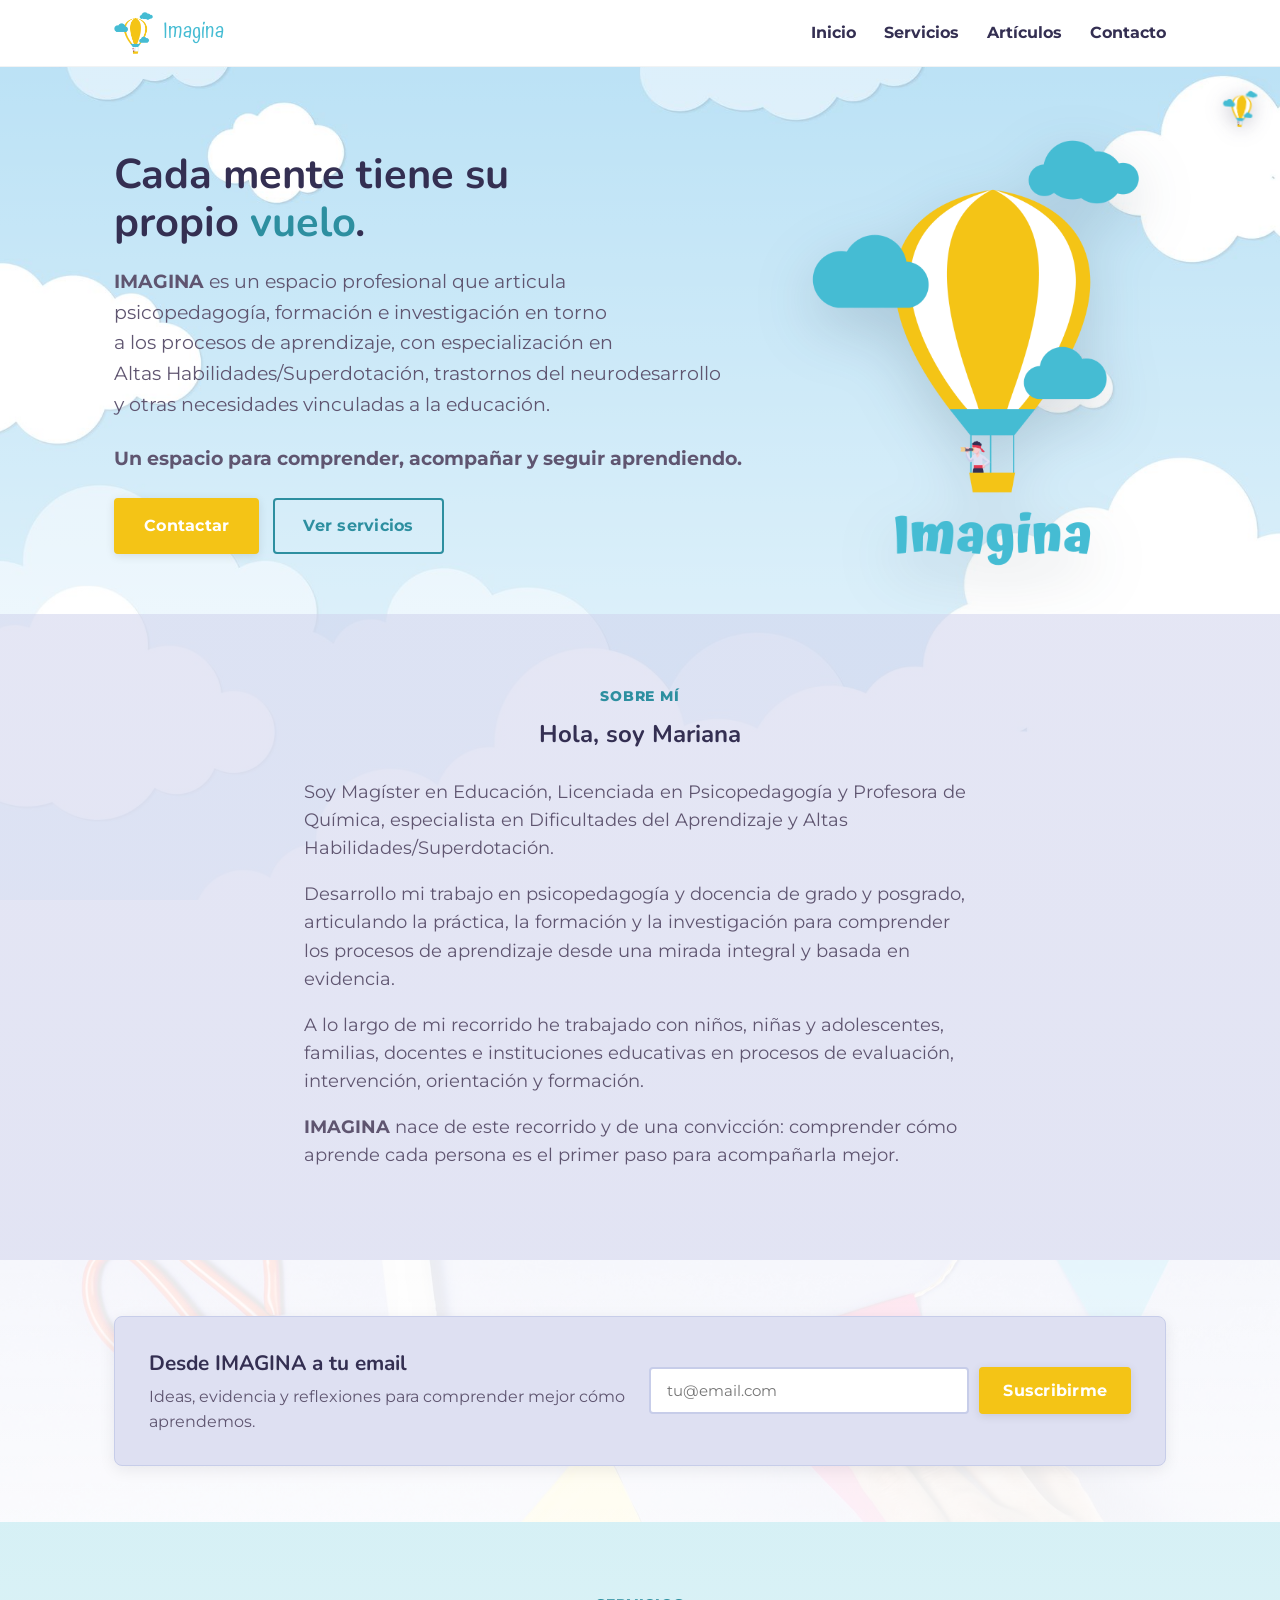
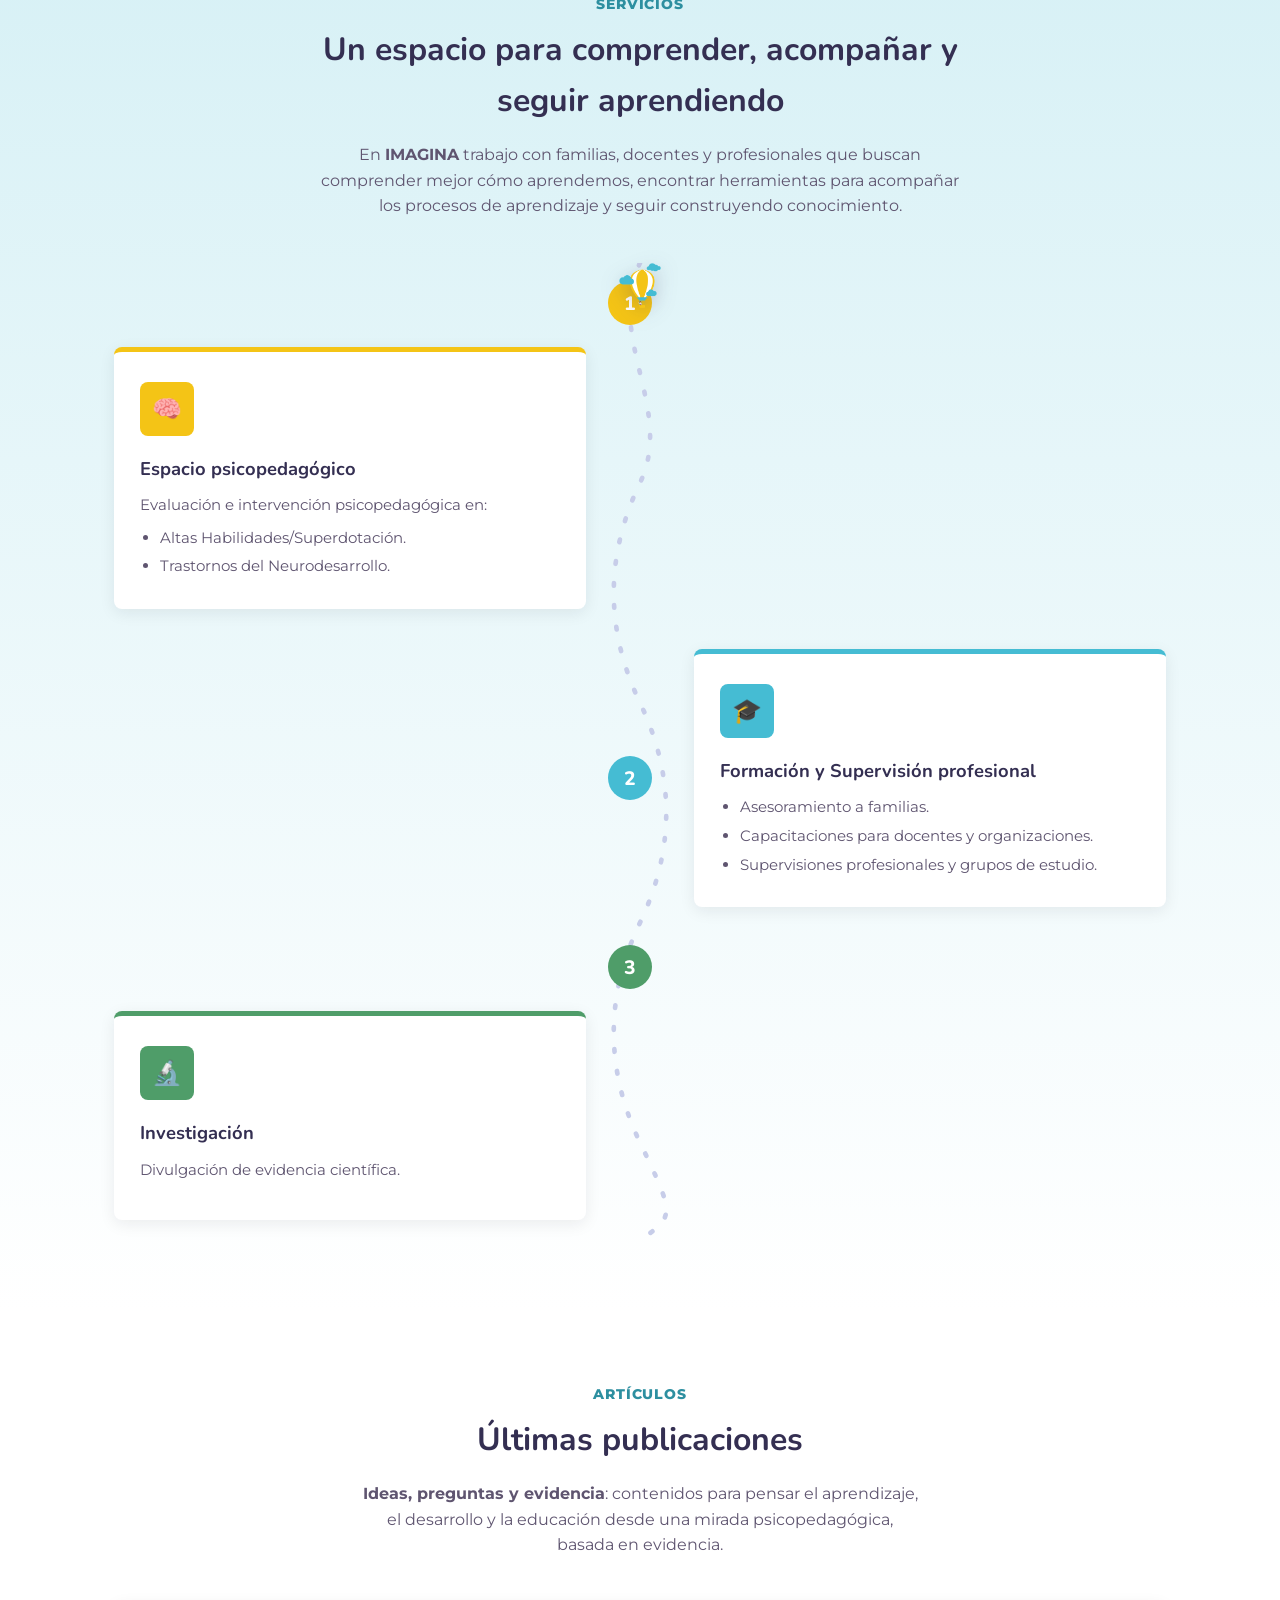
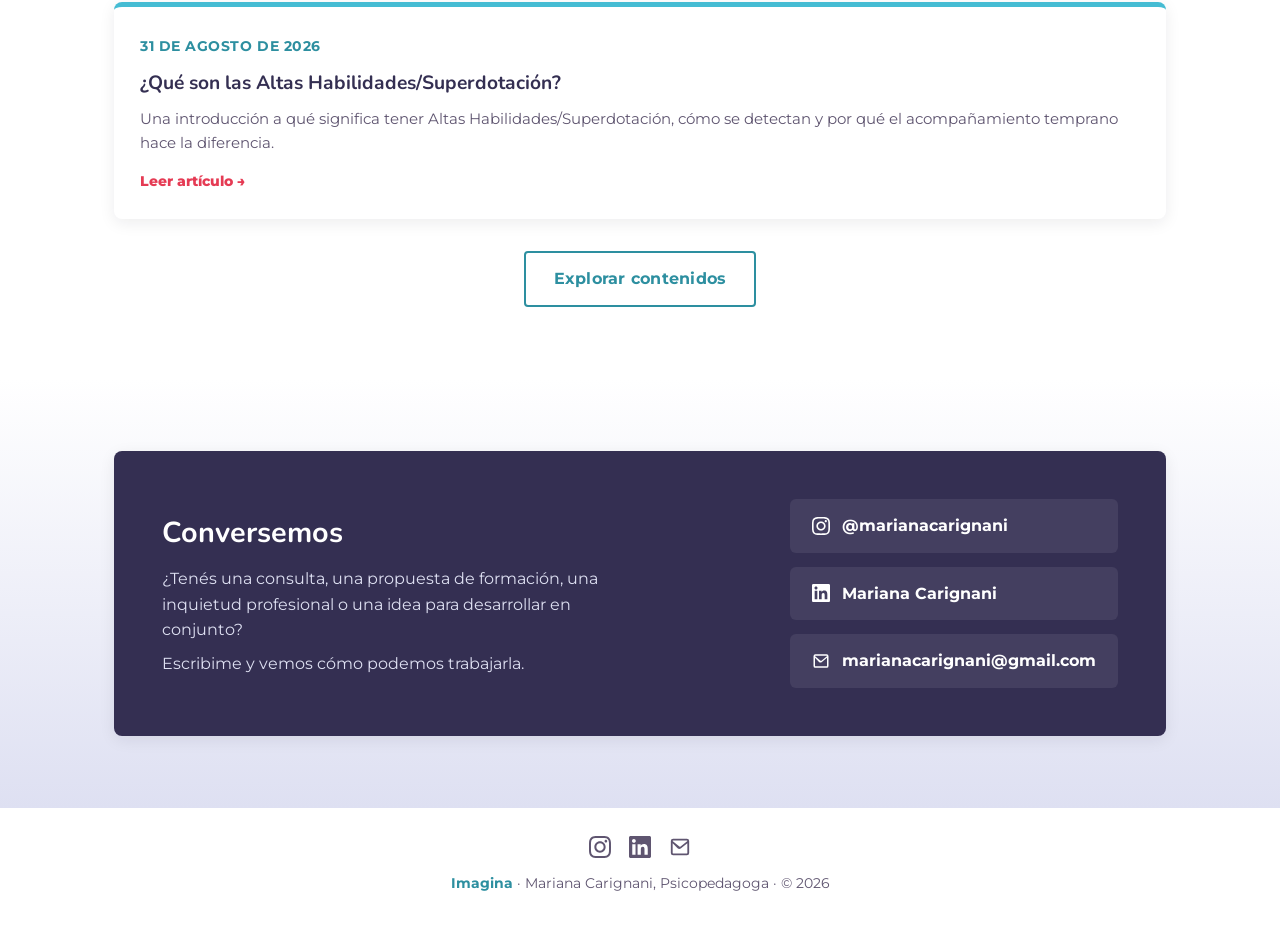
==== index.html @ 513d5ed8 "Configurar usuario real de Buttondown en los formularios de suscripción Reemplaza el placeholder "im" ====
<!DOCTYPE html>
<html lang="es">
<head>
<meta charset="UTF-8" />
<meta name="viewport" content="width=device-width, initial-scale=1.0" />
<title>Imagina | Mariana Carignani - Psicopedagoga</title>
<meta name="description" content="Mariana Carignani, psicopedagoga especializada en Altas Habilidades/Superdotación e inclusión educativa. Evaluación, asesoramiento a familias y docentes, capacitación y supervisión profesional." />
<link rel="icon" type="image/png" href="images/imagina_logo2.png" />
<link rel="alternate" type="application/rss+xml" title="Imagina - Artículos" href="rss.xml" />
<link rel="preconnect" href="https://fonts.googleapis.com" />
<link rel="preconnect" href="https://fonts.gstatic.com" crossorigin />
<link href="https://fonts.googleapis.com/css2?family=Atma:wght@700&family=Montserrat:wght@400;500;600;700&family=Nunito:wght@600;700;800&display=swap" rel="stylesheet" />
<link rel="stylesheet" href="style.css" />
</head>
<body>

<div class="scroll-balloon" id="scrollBalloon" aria-hidden="true">
  <img src="images/imagina_balloon_clouds_icon.png" alt="" />
</div>

<header>
  <nav class="nav">
    <a href="#" class="nav-brand">
      <img src="images/imagina_balloon_clouds_icon.png" alt="Imagina" />
      Imagina
    </a>
    <button class="nav-toggle" id="navToggle" aria-label="Abrir menú">&#9776;</button>
    <ul class="nav-links" id="navLinks">
      <li><a href="#inicio">Inicio</a></li>
      <li><a href="#servicios">Servicios</a></li>
      <li><a href="articulos.html">Artículos</a></li>
      <li><a href="#contacto">Contacto</a></li>
    </ul>
  </nav>
</header>

<main>
  <section class="hero" id="inicio">
    <div class="container">
      <div class="hero-text">
        <h1>Cada mente tiene su propio&nbsp;<span>vuelo</span>.</h1>
        <p>
          <strong>IMAGINA</strong> es un espacio profesional que articula<br />
          psicopedagogía, formación e investigación en torno<br />
          a los procesos de aprendizaje, con especialización en<br />
          Altas Habilidades/Superdotación, trastornos del neurodesarrollo<br />
          y otras necesidades vinculadas a la educación.
        </p>
        <p>
          <strong>Un espacio para comprender, acompañar y seguir aprendiendo.</strong>
        </p>
        <div class="hero-actions">
          <a href="#contacto" class="btn btn-primary">Contactar</a>
          <a href="#servicios" class="btn btn-secondary">Ver servicios</a>
        </div>
      </div>
      <div class="hero-image">
        <img src="images/imagina_logo.png" alt="Ilustración de globo aerostático Imagina" />
      </div>
    </div>
  </section>

  <section class="about" id="sobre-mi">
    <div class="container container-narrow about-text">
      <span class="section-eyebrow">Sobre mí</span>
      <h2>Hola, soy Mariana</h2>
      <p class="lead">
        Soy Magíster en Educación, Licenciada en Psicopedagogía y Profesora de
        Química, especialista en Dificultades del Aprendizaje y Altas
        Habilidades/Superdotación.
      </p>
      <p class="lead">
        Desarrollo mi trabajo en psicopedagogía y docencia de grado y posgrado,
        articulando la práctica, la formación y la investigación para
        comprender los procesos de aprendizaje desde una mirada integral y
        basada en evidencia.
      </p>
      <p class="lead">
        A lo largo de mi recorrido he trabajado con niños, niñas y
        adolescentes, familias, docentes e instituciones educativas en
        procesos de evaluación, intervención, orientación y formación.
      </p>
      <p class="lead">
        <strong>IMAGINA</strong> nace de este recorrido y de una convicción: comprender cómo
        aprende cada persona es el primer paso para acompañarla mejor.
      </p>
    </div>
  </section>

  <section class="subscribe" id="newsletter">
    <div class="container">
      <div class="subscribe-card">
        <div>
          <h2>Desde IMAGINA a tu email</h2>
          <p>Ideas, evidencia y reflexiones para comprender mejor cómo aprendemos.</p>
        </div>
        <form
          action="https://buttondown.com/api/emails/embed-subscribe/imagina.uy"
          method="post"
          target="popupwindow"
          onsubmit="window.open('https://buttondown.com/imagina.uy', 'popupwindow')"
          class="subscribe-form"
        >
          <input type="email" name="email" id="bd-email-home" placeholder="tu@email.com" required />
          <input type="hidden" value="1" name="embed" />
          <button type="submit" class="btn btn-primary">Suscribirme</button>
        </form>
      </div>
    </div>
  </section>

  <section class="services" id="servicios">
    <div class="container">
      <div class="section-header">
        <span class="section-eyebrow">Servicios</span>
        <h2>Un espacio para comprender, acompañar y seguir aprendiendo</h2>
        <p>
          En <strong>IMAGINA</strong> trabajo con familias, docentes y profesionales que buscan
          comprender mejor cómo aprendemos, encontrar herramientas para
          acompañar los procesos de aprendizaje y seguir construyendo
          conocimiento.
        </p>
      </div>
      <div class="services-map" id="servicesMap">
        <div class="map-line" aria-hidden="true">
          <svg viewBox="0 0 60 800" preserveAspectRatio="none">
            <path d="M30,0 C0,60 60,120 30,180 S0,300 30,360 S60,480 30,540 S0,660 30,720 S60,780 30,800" />
          </svg>
        </div>
        <div class="map-balloon" id="mapBalloon" aria-hidden="true">
          <img src="images/imagina_balloon_clouds_icon.png" alt="" />
        </div>

        <div class="map-stop" style="--marker-color: var(--yellow)">
          <div class="map-marker">1</div>
          <div class="service-card">
            <div class="service-icon">🧠</div>
            <h3>Espacio psicopedagógico</h3>
            <p>Evaluación e intervención psicopedagógica en:</p>
            <ul>
              <li>Altas Habilidades/Superdotación.</li>
              <li>Trastornos del Neurodesarrollo.</li>
            </ul>
          </div>
        </div>

        <div class="map-stop" style="--marker-color: var(--teal)">
          <div class="map-marker">2</div>
          <div class="service-card">
            <div class="service-icon">🎓</div>
            <h3>Formación y Supervisión profesional</h3>
            <ul>
              <li>Asesoramiento a familias.</li>
              <li>Capacitaciones para docentes y organizaciones.</li>
              <li>Supervisiones profesionales y grupos de estudio.</li>
            </ul>
          </div>
        </div>

        <div class="map-stop" style="--marker-color: var(--green)">
          <div class="map-marker">3</div>
          <div class="service-card">
            <div class="service-icon">🔬</div>
            <h3>Investigación</h3>
            <p>Divulgación de evidencia científica.</p>
          </div>
        </div>
      </div>
    </div>
  </section>

  <section class="articles-preview" id="articulos">
    <div class="container">
      <div class="section-header">
        <span class="section-eyebrow">Artículos</span>
        <h2>Últimas publicaciones</h2>
        <p><strong>Ideas, preguntas y evidencia</strong>: contenidos para pensar el aprendizaje,<br />
          el desarrollo y la educación desde una mirada psicopedagógica,<br />
          basada en evidencia.</p>
      </div>
      <div class="articles-grid" id="homeArticlesGrid"></div>
      <div class="articles-preview-cta">
        <a href="articulos.html" class="btn btn-secondary">Explorar contenidos</a>
      </div>
    </div>
  </section>

  <section class="contact" id="contacto">
    <div class="container">
      <div class="contact-card">
        <div>
          <h2>Conversemos</h2>
          <p>¿Tenés una consulta, una propuesta de formación, una inquietud profesional o una idea para desarrollar en conjunto?</p>
          <p>Escribime y vemos cómo podemos trabajarla.</p>
        </div>
        <div class="contact-links">
          <a class="contact-link" href="https://instagram.com/marianacarignani" target="_blank" rel="noopener noreferrer">
            <span class="icon"><svg viewBox="0 0 24 24" width="18" height="18" fill="currentColor" aria-hidden="true"><path d="M12 2.163c3.204 0 3.584.012 4.85.07 3.252.148 4.771 1.691 4.919 4.919.058 1.265.069 1.645.069 4.849 0 3.205-.012 3.584-.069 4.849-.149 3.225-1.664 4.771-4.919 4.919-1.266.058-1.644.07-4.85.07-3.204 0-3.584-.012-4.849-.07-3.26-.149-4.771-1.699-4.919-4.92-.058-1.265-.07-1.644-.07-4.849 0-3.204.013-3.583.07-4.849.149-3.227 1.664-4.771 4.919-4.919 1.266-.057 1.645-.069 4.849-.069zm0-2.163c-3.259 0-3.667.014-4.947.072-4.358.2-6.78 2.618-6.98 6.98-.059 1.281-.073 1.689-.073 4.948 0 3.259.014 3.668.072 4.948.2 4.358 2.618 6.78 6.98 6.98 1.281.058 1.689.072 4.948.072 3.259 0 3.668-.014 4.948-.072 4.354-.2 6.782-2.618 6.979-6.98.059-1.28.073-1.689.073-4.948 0-3.259-.014-3.667-.072-4.947-.196-4.354-2.617-6.78-6.979-6.98-1.281-.059-1.69-.073-4.949-.073zm0 5.838c-3.403 0-6.162 2.759-6.162 6.162s2.759 6.163 6.162 6.163 6.162-2.759 6.162-6.163c0-3.403-2.759-6.162-6.162-6.162zm0 10.162c-2.209 0-4-1.79-4-4 0-2.209 1.791-4 4-4s4 1.791 4 4c0 2.21-1.791 4-4 4zm6.406-11.845c-.796 0-1.441.645-1.441 1.44s.645 1.44 1.441 1.44c.795 0 1.439-.645 1.439-1.44s-.644-1.44-1.439-1.44z"/></svg></span> @marianacarignani
          </a>
          <a class="contact-link" href="https://uy.linkedin.com/in/mariana-carignani-casanova-6621159a" target="_blank" rel="noopener noreferrer">
            <span class="icon"><svg viewBox="0 0 24 24" width="18" height="18" fill="currentColor" aria-hidden="true"><path d="M20.447 20.452h-3.554v-5.569c0-1.328-.027-3.037-1.852-3.037-1.853 0-2.136 1.445-2.136 2.939v5.667H9.351V9h3.414v1.561h.046c.477-.9 1.637-1.85 3.37-1.85 3.601 0 4.267 2.37 4.267 5.455v6.286zM5.337 7.433c-1.144 0-2.063-.926-2.063-2.065 0-1.138.92-2.063 2.063-2.063 1.14 0 2.064.925 2.064 2.063 0 1.139-.925 2.065-2.064 2.065zm1.782 13.019H3.555V9h3.564v11.452zM22.225 0H1.771C.792 0 0 .774 0 1.729v20.542C0 23.227.792 24 1.771 24h20.451C23.2 24 24 23.227 24 22.271V1.729C24 .774 23.2 0 22.222 0h.003z"/></svg></span> Mariana Carignani
          </a>
          <a class="contact-link" href="mailto:marianacarignani@gmail.com">
            <span class="icon"><svg viewBox="0 0 24 24" width="18" height="18" fill="currentColor" aria-hidden="true"><path d="M2 5.5A2.5 2.5 0 0 1 4.5 3h15A2.5 2.5 0 0 1 22 5.5v13a2.5 2.5 0 0 1-2.5 2.5h-15A2.5 2.5 0 0 1 2 18.5v-13zm2.2.3 7.15 5.72a1 1 0 0 0 1.3 0L19.8 5.8a.5.5 0 0 0-.3-.8H4.5a.5.5 0 0 0-.3.8zM20 7.8l-6.85 5.48a3 3 0 0 1-3.8 0L4 7.8V18.5c0 .28.22.5.5.5h15a.5.5 0 0 0 .5-.5V7.8z"/></svg></span> marianacarignani@gmail.com
          </a>
        </div>
      </div>
    </div>
  </section>
</main>

<footer>
  <div class="footer-social">
    <a href="https://instagram.com/marianacarignani" target="_blank" rel="noopener noreferrer" aria-label="Instagram">
      <svg viewBox="0 0 24 24" width="22" height="22" fill="currentColor" aria-hidden="true"><path d="M12 2.163c3.204 0 3.584.012 4.85.07 3.252.148 4.771 1.691 4.919 4.919.058 1.265.069 1.645.069 4.849 0 3.205-.012 3.584-.069 4.849-.149 3.225-1.664 4.771-4.919 4.919-1.266.058-1.644.07-4.85.07-3.204 0-3.584-.012-4.849-.07-3.26-.149-4.771-1.699-4.919-4.92-.058-1.265-.07-1.644-.07-4.849 0-3.204.013-3.583.07-4.849.149-3.227 1.664-4.771 4.919-4.919 1.266-.057 1.645-.069 4.849-.069zm0-2.163c-3.259 0-3.667.014-4.947.072-4.358.2-6.78 2.618-6.98 6.98-.059 1.281-.073 1.689-.073 4.948 0 3.259.014 3.668.072 4.948.2 4.358 2.618 6.78 6.98 6.98 1.281.058 1.689.072 4.948.072 3.259 0 3.668-.014 4.948-.072 4.354-.2 6.782-2.618 6.979-6.98.059-1.28.073-1.689.073-4.948 0-3.259-.014-3.667-.072-4.947-.196-4.354-2.617-6.78-6.979-6.98-1.281-.059-1.69-.073-4.949-.073zm0 5.838c-3.403 0-6.162 2.759-6.162 6.162s2.759 6.163 6.162 6.163 6.162-2.759 6.162-6.163c0-3.403-2.759-6.162-6.162-6.162zm0 10.162c-2.209 0-4-1.79-4-4 0-2.209 1.791-4 4-4s4 1.791 4 4c0 2.21-1.791 4-4 4zm6.406-11.845c-.796 0-1.441.645-1.441 1.44s.645 1.44 1.441 1.44c.795 0 1.439-.645 1.439-1.44s-.644-1.44-1.439-1.44z"/></svg>
    </a>
    <a href="https://uy.linkedin.com/in/mariana-carignani-casanova-6621159a" target="_blank" rel="noopener noreferrer" aria-label="LinkedIn">
      <svg viewBox="0 0 24 24" width="22" height="22" fill="currentColor" aria-hidden="true"><path d="M20.447 20.452h-3.554v-5.569c0-1.328-.027-3.037-1.852-3.037-1.853 0-2.136 1.445-2.136 2.939v5.667H9.351V9h3.414v1.561h.046c.477-.9 1.637-1.85 3.37-1.85 3.601 0 4.267 2.37 4.267 5.455v6.286zM5.337 7.433c-1.144 0-2.063-.926-2.063-2.065 0-1.138.92-2.063 2.063-2.063 1.14 0 2.064.925 2.064 2.063 0 1.139-.925 2.065-2.064 2.065zm1.782 13.019H3.555V9h3.564v11.452zM22.225 0H1.771C.792 0 0 .774 0 1.729v20.542C0 23.227.792 24 1.771 24h20.451C23.2 24 24 23.227 24 22.271V1.729C24 .774 23.2 0 22.222 0h.003z"/></svg>
    </a>
    <a href="mailto:marianacarignani@gmail.com" aria-label="Email">
      <svg viewBox="0 0 24 24" width="22" height="22" fill="currentColor" aria-hidden="true"><path d="M2 5.5A2.5 2.5 0 0 1 4.5 3h15A2.5 2.5 0 0 1 22 5.5v13a2.5 2.5 0 0 1-2.5 2.5h-15A2.5 2.5 0 0 1 2 18.5v-13zm2.2.3 7.15 5.72a1 1 0 0 0 1.3 0L19.8 5.8a.5.5 0 0 0-.3-.8H4.5a.5.5 0 0 0-.3.8zM20 7.8l-6.85 5.48a3 3 0 0 1-3.8 0L4 7.8V18.5c0 .28.22.5.5.5h15a.5.5 0 0 0 .5-.5V7.8z"/></svg>
    </a>
  </div>
  <p><strong>Imagina</strong> · Mariana Carignani, Psicopedagoga · &copy; <span id="year"></span></p>
</footer>

<script src="script.js"></script>
<script src="services-map.js"></script>
<script src="articles.js"></script>
<script>renderArticlesPreview(3);</script>
</body>
</html>
---- style.css ----
:root {
  /* Paleta oficial del logo de Imagina. */
  --yellow: #f4c416;
  --yellow-dark: #e0a800;
  --teal: #45bcd3;
  --teal-dark: #2d8fa0;
  --navy: #342f52;
  --coral: #e53b54;
  --lavender: #dee0f2;
  --lavender-dark: #c7cde9;
  --sand: #f2cc8d;
  --orange-muted: #c9793d;
  --green: #4f9d69;
  --pink: #eab4ba;
  --pink-light: #f8cbcf;
  --muted: #5f5570;
  --cream: #ffffff;
  --ink: #2b2b2b;
  --radius: 8px;
  --shadow: 0 4px 16px rgba(22, 30, 42, 0.08);
}

* {
  box-sizing: border-box;
}

html {
  scroll-behavior: smooth;
}

body {
  margin: 0;
  font-family: "Montserrat", "Segoe UI", sans-serif;
  color: var(--ink);
  background: var(--cream);
  line-height: 1.6;
}

h1, h2, h3 {
  font-family: "Nunito", "Montserrat", sans-serif;
  font-weight: 700;
  color: var(--navy);
  margin: 0;
}

a {
  text-decoration: none;
  color: inherit;
}

img {
  max-width: 100%;
  display: block;
}

.container {
  max-width: 1100px;
  margin: 0 auto;
  padding: 0 24px;
}

/* Header */
header {
  position: sticky;
  top: 0;
  z-index: 10;
  background: rgba(255, 255, 255, 0.92);
  backdrop-filter: blur(6px);
  border-bottom: 1px solid rgba(31, 58, 77, 0.06);
}

.nav {
  display: flex;
  align-items: center;
  justify-content: space-between;
  padding: 12px 24px;
  max-width: 1100px;
  margin: 0 auto;
}

.nav-brand {
  display: flex;
  align-items: center;
  gap: 10px;
  font-family: "Atma", sans-serif;
  font-size: 1.3rem;
  color: var(--teal);
}

.nav-brand img {
  height: 42px;
  width: auto;
}

.nav-links {
  display: flex;
  gap: 28px;
  list-style: none;
  margin: 0;
  padding: 0;
  font-weight: 700;
}

.nav-links a {
  color: var(--navy);
  transition: color 0.2s ease;
}

.nav-links a:hover {
  color: var(--teal-dark);
}

/* Hero */
.hero {
  position: relative;
  overflow: hidden;
  padding: 64px 0 40px;
  background:
    linear-gradient(180deg, rgba(255, 255, 255, 0.15) 0%, rgba(255, 255, 255, 0.55) 100%),
    url("images/cielo-hero-index.jpg") center / cover no-repeat;
  background-attachment: scroll, fixed;
}

.hero .container {
  display: grid;
  grid-template-columns: 1.25fr 0.75fr;
  gap: 40px;
  align-items: center;
}

.hero-eyebrow {
  display: inline-block;
  background: var(--teal);
  color: white;
  font-weight: 700;
  font-size: 0.85rem;
  letter-spacing: 0.04em;
  text-transform: uppercase;
  padding: 6px 14px;
  border-radius: 4px;
  margin-bottom: 16px;
}

.hero h1 {
  font-size: 2.6rem;
  line-height: 1.15;
  margin-bottom: 14px;
}

.hero h1 span {
  color: var(--teal-dark);
}

.hero p {
  font-size: 1.2rem;
  color: var(--muted);
  max-width: 58ch;
  margin-bottom: 24px;
}

.hero-credentials {
  list-style: none;
  padding: 0;
  margin: 0 0 28px;
  display: flex;
  flex-direction: column;
  gap: 8px;
}

.hero-credentials li {
  display: flex;
  align-items: flex-start;
  gap: 10px;
  font-weight: 600;
  color: var(--navy);
}

.hero-credentials li::before {
  content: "";
  min-width: 8px;
  height: 8px;
  border-radius: 50%;
  background: var(--yellow);
  margin-top: 8px;
}

.hero-actions {
  display: flex;
  gap: 14px;
  flex-wrap: wrap;
}

.btn {
  display: inline-flex;
  align-items: center;
  gap: 8px;
  padding: 13px 28px;
  border-radius: 4px;
  font-weight: 700;
  font-family: "Montserrat", sans-serif;
  letter-spacing: 0.25px;
  font-size: 1rem;
  transition: filter 0.15s ease, transform 0.15s ease;
  border: 2px solid transparent;
  cursor: pointer;
  box-shadow: 0 2px 10px rgba(0, 0, 0, 0.1);
}

.btn-primary {
  background: var(--yellow);
  border-color: var(--yellow);
  color: white;
}

.btn-secondary {
  background: transparent;
  color: var(--teal-dark);
  border: 2px solid var(--teal-dark);
  box-shadow: none;
}

.btn:hover {
  filter: brightness(1.1);
  transform: translateY(-1px);
}

.hero-image {
  position: relative;
  text-align: center;
}

.hero-image img {
  margin: 0 auto;
  max-width: 340px;
  filter: drop-shadow(0 20px 30px rgba(31, 58, 77, 0.18));
  animation: float 5s ease-in-out infinite;
}

@keyframes float {
  0%, 100% { transform: translateY(0); }
  50% { transform: translateY(-14px); }
}

/* Sections */
section {
  padding: 72px 0;
}

.section-header {
  text-align: center;
  max-width: 640px;
  margin: 0 auto 44px;
}

.section-eyebrow {
  color: var(--teal-dark);
  font-weight: 800;
  text-transform: uppercase;
  letter-spacing: 0.06em;
  font-size: 0.85rem;
  margin-bottom: 8px;
  display: block;
}

.section-header h2 {
  font-size: 2rem;
  margin-bottom: 10px;
}

.section-header p {
  color: var(--muted);
}

/* About */
.about {
  background:
    linear-gradient(180deg, rgba(222, 224, 242, 0.8) 0%, rgba(222, 224, 242, 0.88) 100%),
    url("images/cielo-hero-index.jpg") center / cover no-repeat;
  background-attachment: scroll, fixed;
  text-align: center;
}

.about-text h2 {
  margin-bottom: 24px;
}

.about-text .lead {
  font-size: 1.1rem;
  color: var(--muted);
  max-width: 62ch;
  margin: 0 0 18px;
  text-align: left;
}

/* Services */
.services {
  background: linear-gradient(180deg, rgba(69, 188, 211, 0.22) 0%, var(--cream) 100%);
}

/* Services map */
.services-map {
  position: relative;
}

.map-line {
  position: absolute;
  top: 0;
  bottom: 0;
  left: 50%;
  width: 70px;
  transform: translateX(-50%);
  z-index: 0;
  pointer-events: none;
}

.map-line svg {
  width: 100%;
  height: 100%;
}

.map-line path {
  fill: none;
  stroke: var(--lavender-dark);
  stroke-width: 4;
  stroke-linecap: round;
  stroke-dasharray: 2 16;
}

.map-balloon {
  position: absolute;
  top: 0;
  left: 50%;
  transform: translateX(-50%);
  width: 42px;
  z-index: 2;
  pointer-events: none;
  filter: drop-shadow(0 6px 10px rgba(52, 47, 82, 0.25));
  transition: top 0.05s linear, transform 0.2s ease-out;
}

.map-balloon img {
  display: block;
  width: 100%;
}

.map-stop {
  position: relative;
  z-index: 1;
  display: grid;
  grid-template-columns: 1fr 60px 1fr;
  align-items: center;
  gap: 24px;
  padding: 20px 0;
}

.map-marker {
  grid-column: 2;
  width: 40px;
  height: 40px;
  border-radius: 50%;
  background: var(--lavender-dark);
  color: white;
  display: flex;
  align-items: center;
  justify-content: center;
  font-family: "Nunito", sans-serif;
  font-weight: 800;
  font-size: 1.1rem;
  transition: background 0.4s ease, transform 0.4s ease;
}

.js-ready .map-stop.revealed .map-marker {
  background: var(--marker-color);
  transform: scale(1.1);
}

.map-stop:nth-child(odd) .service-card {
  grid-column: 1;
}

.map-stop:nth-child(even) .service-card {
  grid-column: 3;
}

.service-card {
  background: var(--cream);
  border-radius: var(--radius);
  padding: 30px 26px;
  box-shadow: var(--shadow);
  border-top: 5px solid var(--marker-color, var(--yellow));
  transition: transform 0.2s ease, opacity 0.5s ease, translate 0.5s ease;
}

.js-ready .map-stop .service-card {
  opacity: 0;
  translate: 0 24px;
}

.js-ready .map-stop.revealed .service-card {
  opacity: 1;
  translate: 0 0;
}

.service-card:hover {
  transform: translateY(-6px);
}

.service-icon {
  width: 54px;
  height: 54px;
  border-radius: 8px;
  background: var(--marker-color, var(--yellow));
  display: flex;
  align-items: center;
  justify-content: center;
  font-size: 1.5rem;
  margin-bottom: 18px;
}

.service-card h3 {
  font-size: 1.15rem;
  margin-bottom: 10px;
}

.service-card p {
  color: var(--muted);
  font-size: 0.96rem;
  margin: 0 0 8px;
}

.service-card ul {
  margin: 0;
  padding-left: 20px;
  color: var(--muted);
  font-size: 0.96rem;
}

.service-card ul li {
  margin-bottom: 4px;
}

.service-card ul li:last-child {
  margin-bottom: 0;
}

/* Articles preview (home) */
.articles-preview {
  background: white;
}

.articles-preview-cta {
  text-align: center;
  margin-top: 32px;
}

/* Contact */
.contact {
  background: linear-gradient(180deg, var(--cream) 0%, var(--lavender) 100%);
}

.contact-card {
  background: var(--navy);
  border-radius: var(--radius);
  padding: 48px;
  display: grid;
  grid-template-columns: 1fr auto;
  align-items: center;
  gap: 30px;
  color: white;
  box-shadow: var(--shadow);
}

.contact-card h2 {
  color: white;
  font-size: 1.8rem;
  margin-bottom: 10px;
}

.contact-card p {
  color: var(--lavender);
  max-width: 42ch;
  margin: 0 0 8px;
}

.contact-card p:last-child {
  margin-bottom: 0;
}

.contact-links {
  display: flex;
  flex-direction: column;
  gap: 14px;
}

.contact-link {
  display: flex;
  align-items: center;
  gap: 12px;
  background: rgba(255, 255, 255, 0.08);
  padding: 14px 22px;
  border-radius: 6px;
  font-weight: 700;
  transition: background 0.2s ease;
  white-space: nowrap;
}

.contact-link:hover {
  background: var(--teal);
}

.contact-link .icon {
  display: inline-flex;
  align-items: center;
}

/* Page header (non-hero pages) */
.page-header {
  padding: 64px 0 32px;
  text-align: center;
  background:
    linear-gradient(180deg, rgba(255, 255, 255, 0.88) 0%, rgba(255, 255, 255, 0.96) 100%),
    url("images/education-icons.jpg") center / cover no-repeat;
}

.page-header h1 {
  font-size: 2.2rem;
  margin: 10px 0;
}

.page-header p {
  color: var(--muted);
  max-width: 560px;
  margin: 0 auto;
}

.container-narrow {
  max-width: 720px;
}

/* Subscribe box */
.subscribe {
  padding: 56px 0;
  background:
    linear-gradient(180deg, rgba(255, 255, 255, 0.9) 0%, rgba(255, 255, 255, 0.94) 100%),
    url("images/hero-craft-bunting.jpg") center 30% / cover no-repeat;
}

.subscribe-card {
  background: var(--lavender);
  border: 1px solid var(--lavender-dark);
  border-radius: var(--radius);
  padding: 30px 34px;
  display: grid;
  grid-template-columns: 1fr auto;
  align-items: center;
  gap: 24px;
  box-shadow: var(--shadow);
}

.subscribe-card h2 {
  font-size: 1.3rem;
  margin-bottom: 4px;
}

.subscribe-card p {
  margin: 0;
  color: var(--muted);
}

.subscribe-form {
  display: flex;
  gap: 10px;
  flex-wrap: wrap;
}

.subscribe-form input[type="email"] {
  padding: 12px 16px;
  border-radius: 4px;
  border: 2px solid var(--lavender-dark);
  font-family: inherit;
  font-size: 0.95rem;
  min-width: 320px;
}

.subscribe-form input[type="email"]:focus {
  outline: none;
  border-color: var(--teal);
}

.subscribe-form .btn {
  padding: 12px 22px;
}

/* Articles list */
.articles-list {
  padding-top: 20px;
}

.articles-grid {
  display: grid;
  grid-template-columns: repeat(auto-fit, minmax(280px, 1fr));
  gap: 24px;
}

.article-card {
  display: block;
  background: white;
  border-radius: var(--radius);
  overflow: hidden;
  box-shadow: var(--shadow);
  border-top: 5px solid var(--teal);
  transition: transform 0.2s ease;
}

.article-card:hover {
  transform: translateY(-6px);
}

.article-card-cover {
  width: 100%;
  height: 160px;
  object-fit: cover;
  display: block;
}

.article-card-body {
  padding: 26px;
}

.article-date {
  color: var(--teal-dark);
  font-weight: 700;
  font-size: 0.85rem;
  text-transform: uppercase;
  letter-spacing: 0.04em;
}

.article-card h3 {
  font-size: 1.2rem;
  margin: 10px 0 8px;
}

.article-card p {
  color: var(--muted);
  font-size: 0.95rem;
  margin: 0 0 12px;
}

.article-read-more {
  color: var(--coral);
  font-weight: 800;
  font-size: 0.9rem;
}

.articles-empty {
  grid-column: 1 / -1;
  text-align: center;
  color: var(--muted);
  padding: 40px 0;
}

/* Single article page */
.article-page {
  padding: 48px 0 20px;
}

.back-link {
  display: inline-block;
  margin-bottom: 20px;
  color: var(--teal-dark);
  font-weight: 700;
}

.article-page h1 {
  font-size: 2rem;
  margin: 10px 0 24px;
}

.article-cover {
  width: 100%;
  max-height: 360px;
  object-fit: cover;
  border-radius: var(--radius);
  box-shadow: var(--shadow);
  margin-bottom: 28px;
}

.article-body {
  font-size: 1.05rem;
  color: var(--muted);
}

.article-body h2 {
  font-size: 1.35rem;
  margin: 32px 0 12px;
  color: var(--teal-dark);
}

.article-body p {
  margin: 0 0 18px;
}

.article-body .article-figure {
  margin: 0 0 24px;
  text-align: center;
}

.article-body .article-figure img {
  max-width: 340px;
  margin: 0 auto;
  border-radius: var(--radius);
  box-shadow: var(--shadow);
}

.article-body .article-figure figcaption {
  margin-top: 10px;
  font-size: 0.85rem;
  color: var(--muted);
}

.article-body a {
  color: var(--coral);
  font-weight: 700;
  text-decoration: underline;
}

.article-body .article-references {
  font-size: 0.9rem;
  color: var(--muted);
  word-break: break-word;
}

.article-body .article-references a {
  font-weight: 400;
}

/* Footer */
footer {
  text-align: center;
  padding: 28px 0;
  color: var(--muted);
  font-size: 0.9rem;
}

footer strong {
  color: var(--teal-dark);
}

.footer-social {
  display: flex;
  justify-content: center;
  align-items: center;
  gap: 18px;
  margin-bottom: 10px;
  color: var(--muted);
}

.footer-social a {
  display: inline-flex;
  transition: transform 0.15s ease, color 0.15s ease;
}

.footer-social a:hover {
  color: var(--teal-dark);
  transform: translateY(-2px);
}

/* Scroll balloon */
.scroll-balloon {
  position: fixed;
  right: 22px;
  top: 90px;
  z-index: 5;
  pointer-events: none;
  transform-origin: top center;
  transition: transform 0.15s ease-out, top 0.05s linear;
  filter: drop-shadow(0 4px 10px rgba(52, 47, 82, 0.28));
}

.scroll-balloon img {
  display: block;
  width: 34px;
  height: auto;
}

@media (prefers-reduced-motion: reduce) {
  .scroll-balloon {
    transition: top 0.05s linear;
  }

  .map-balloon {
    display: none;
  }

  .js-ready .service-card,
  .js-ready .map-marker {
    transition: none;
  }
}

@media (max-width: 640px) {
  .scroll-balloon {
    right: 10px;
  }

  .scroll-balloon img {
    width: 24px;
  }
}

/* Mobile menu */
.nav-toggle {
  display: none;
  background: none;
  border: none;
  font-size: 1.6rem;
  color: var(--navy);
  cursor: pointer;
}

@media (max-width: 860px) {
  .hero,
  .about {
    background-attachment: scroll, scroll;
  }

  .hero .container {
    grid-template-columns: 1fr;
    text-align: center;
  }

  .hero p {
    margin-left: auto;
    margin-right: auto;
  }

  .hero-credentials {
    align-items: center;
  }

  .hero-actions {
    justify-content: center;
  }

  .hero-image img {
    max-width: 260px;
  }

  .contact-card {
    grid-template-columns: 1fr;
    text-align: center;
    padding: 36px 24px;
  }

  .contact-links {
    align-items: stretch;
  }

  .contact-link {
    white-space: normal;
    word-break: break-word;
    padding: 12px 16px;
  }

  .subscribe-card {
    grid-template-columns: 1fr;
    text-align: center;
  }

  .subscribe-form {
    justify-content: center;
  }

  .subscribe-form input[type="email"] {
    min-width: 0;
    width: 100%;
  }

  .map-line {
    left: 20px;
    width: 36px;
    transform: none;
  }

  .map-balloon {
    left: 20px;
    transform: none;
  }

  .map-stop {
    grid-template-columns: 40px 1fr;
    column-gap: 16px;
  }

  .map-marker {
    grid-column: 1;
    grid-row: 1;
  }

  .map-stop:nth-child(odd) .service-card,
  .map-stop:nth-child(even) .service-card {
    grid-column: 2;
    grid-row: 1;
  }

  .nav-toggle {
    display: block;
  }

  .nav-links {
    position: absolute;
    top: 100%;
    left: 0;
    right: 0;
    background: var(--cream);
    flex-direction: column;
    padding: 20px 24px;
    gap: 16px;
    display: none;
    border-bottom: 1px solid rgba(31, 58, 77, 0.08);
  }

  .nav-links.open {
    display: flex;
  }
}
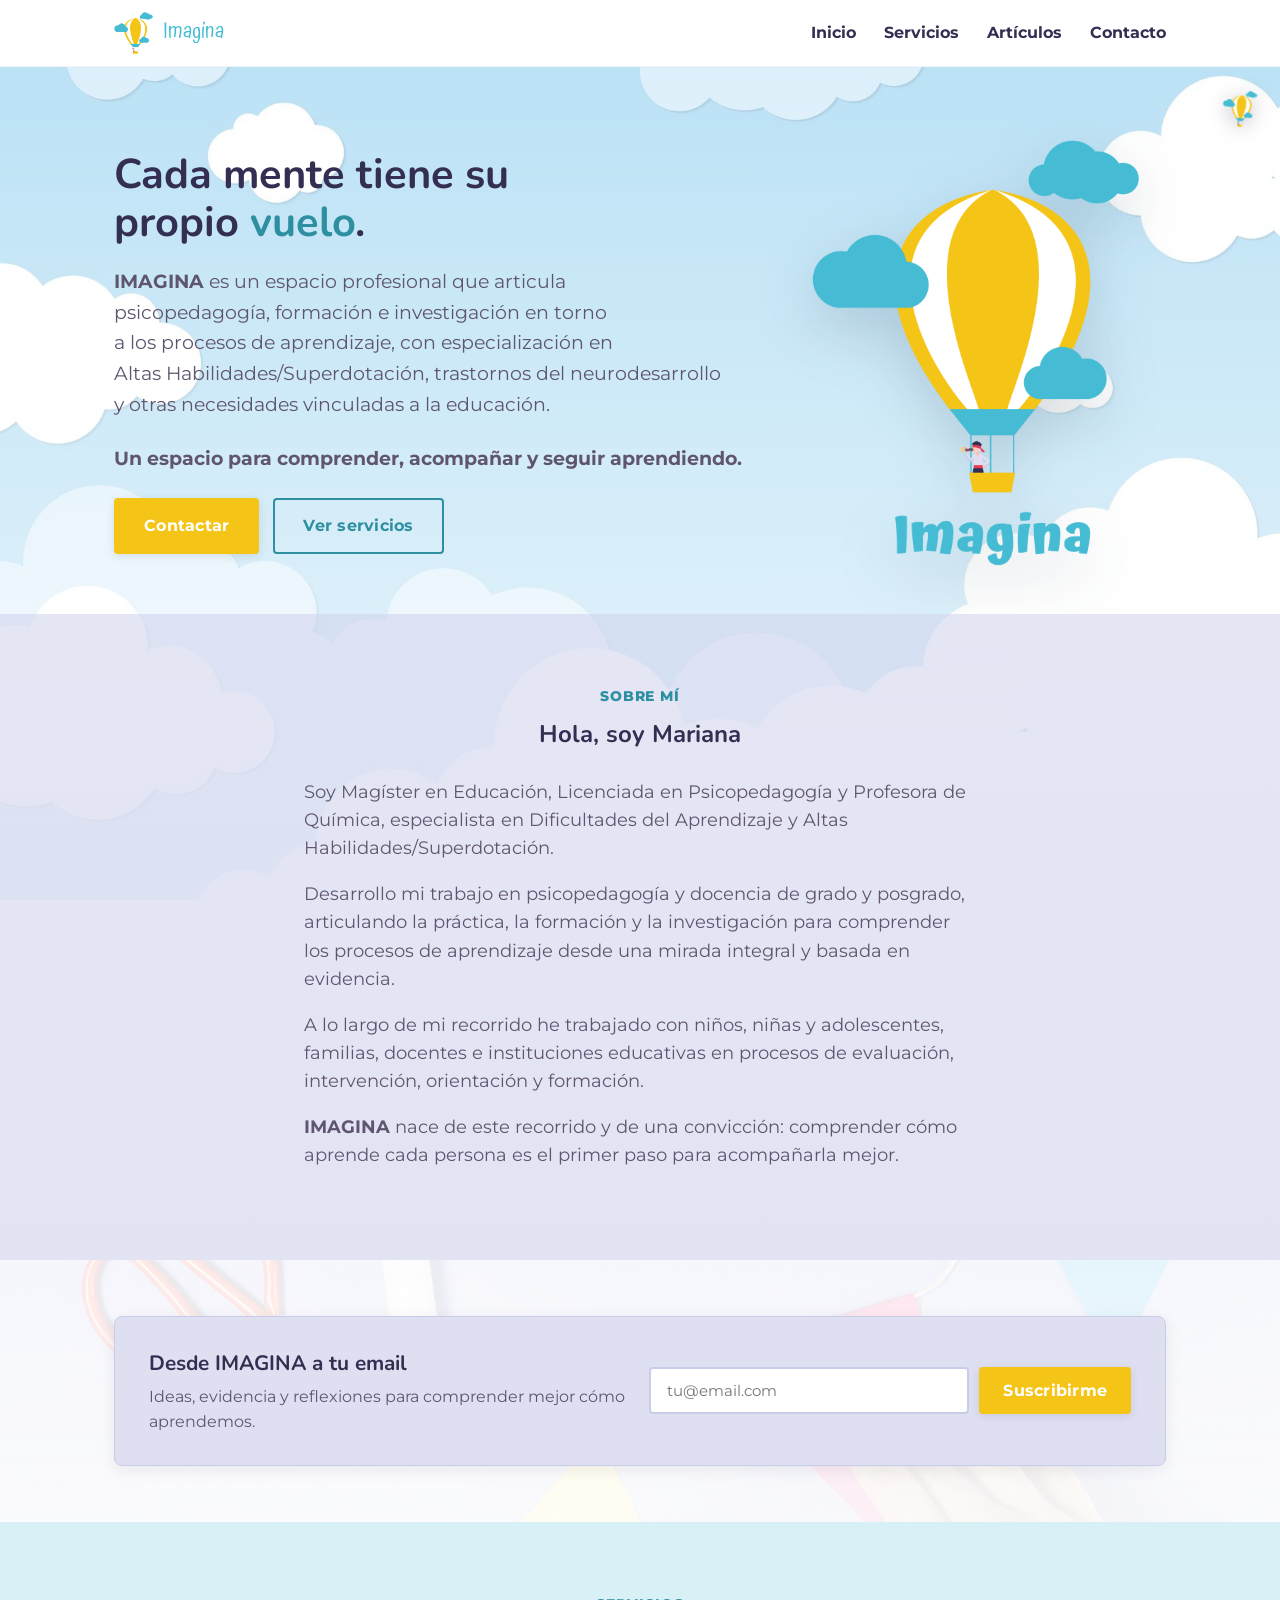
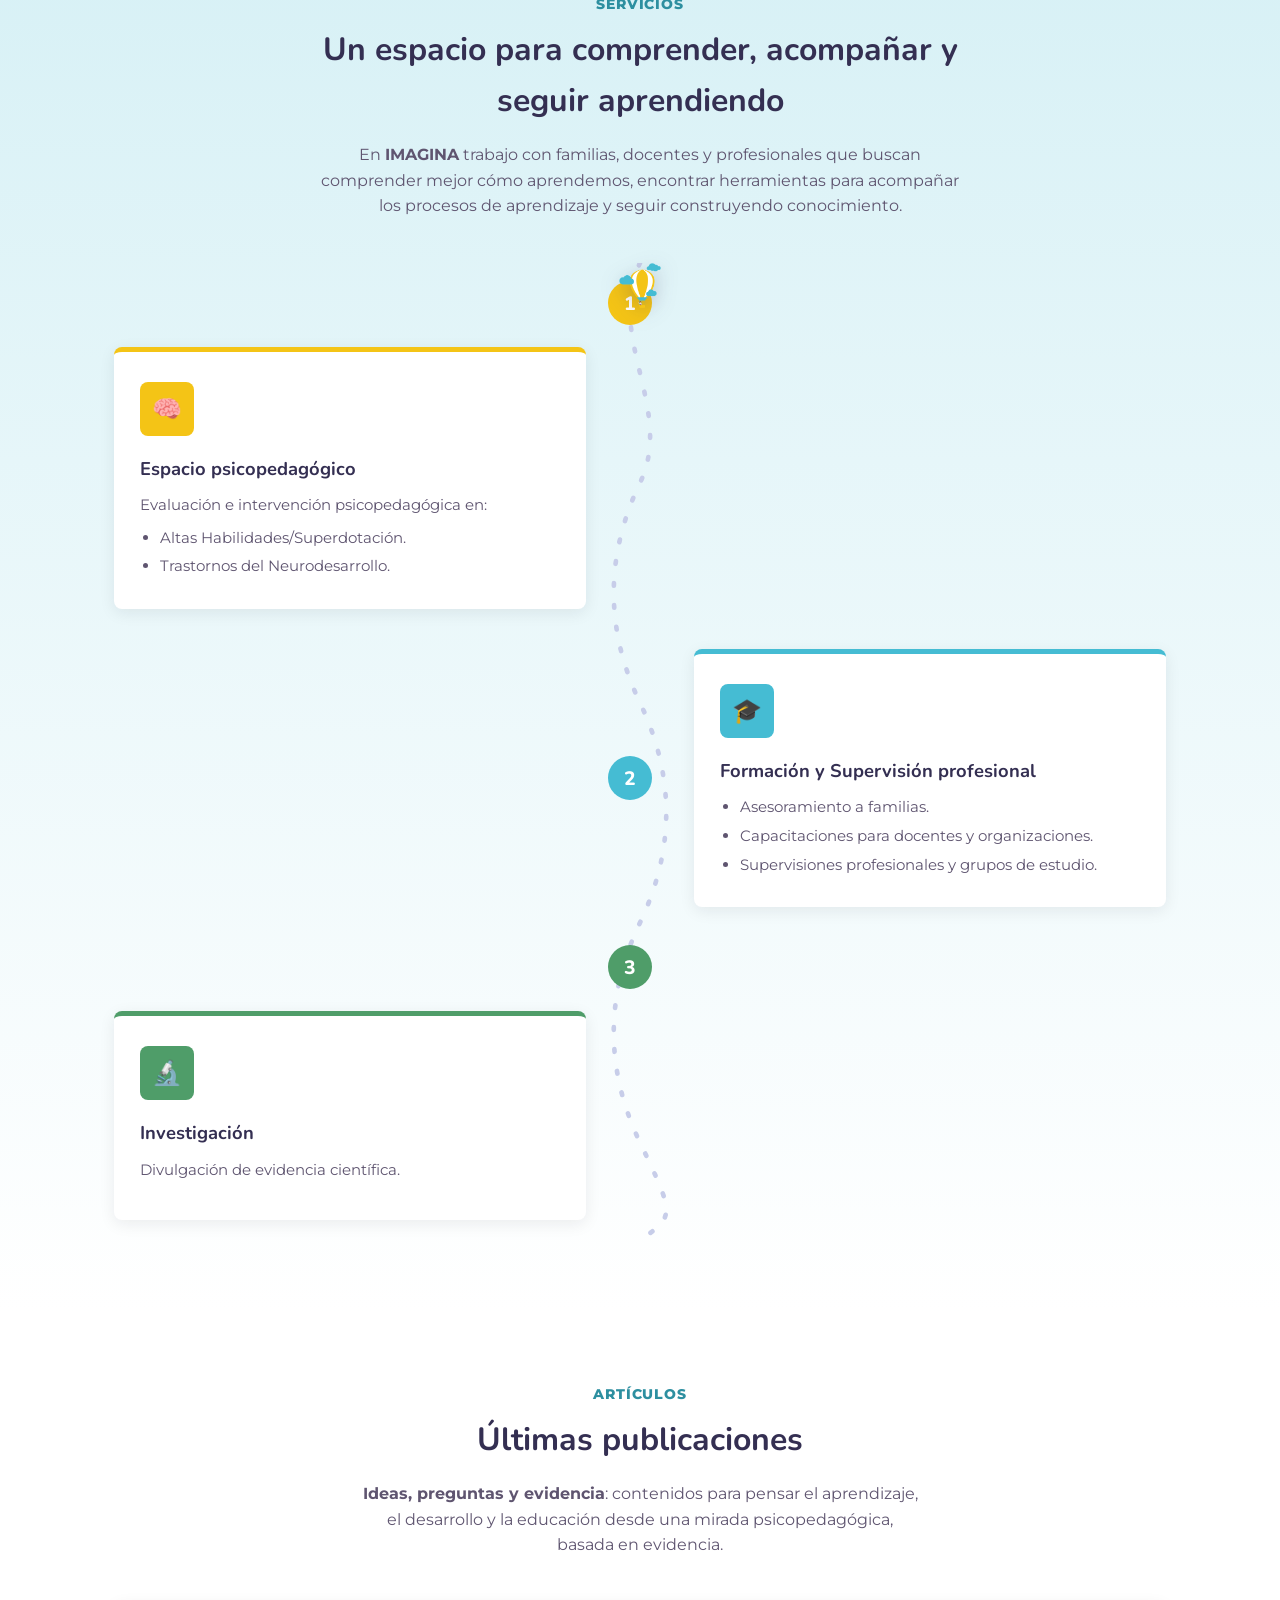
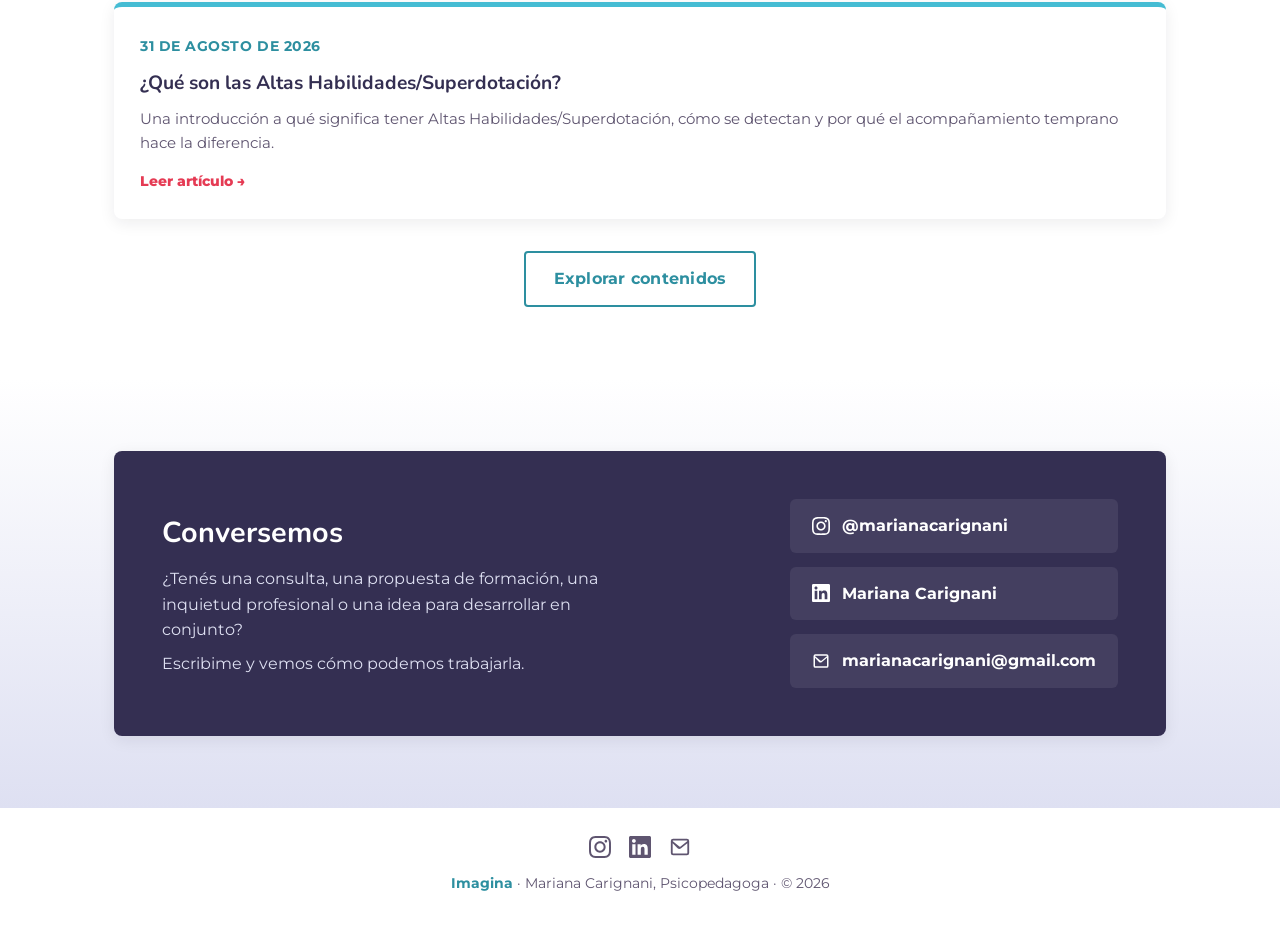
==== commit e586e8a4: "Evitar que los formularios de suscripción abran una pestaña nueva Reemplaza el target=popupwindow + " ====
--- a/index.html
+++ b/index.html
@@ -94,17 +94,19 @@
           <h2>Desde IMAGINA a tu email</h2>
           <p>Ideas, evidencia y reflexiones para comprender mejor cómo aprendemos.</p>
         </div>
+        <iframe name="bd-hidden-home" style="display: none;" aria-hidden="true" title=""></iframe>
         <form
           action="https://buttondown.com/api/emails/embed-subscribe/imagina.uy"
           method="post"
-          target="popupwindow"
-          onsubmit="window.open('https://buttondown.com/imagina.uy', 'popupwindow')"
+          target="bd-hidden-home"
           class="subscribe-form"
+          data-thanks="subscribeThanksHome"
         >
           <input type="email" name="email" id="bd-email-home" placeholder="tu@email.com" required />
           <input type="hidden" value="1" name="embed" />
           <button type="submit" class="btn btn-primary">Suscribirme</button>
         </form>
+        <p class="subscribe-thanks" id="subscribeThanksHome" hidden>¡Gracias! Revisá tu email para confirmar la suscripción.</p>
       </div>
     </div>
   </section>
--- a/style.css
+++ b/style.css
@@ -591,6 +591,12 @@
   padding: 12px 22px;
 }
 
+.subscribe-thanks {
+  margin: 0;
+  font-weight: 600;
+  color: var(--teal);
+}
+
 /* Articles list */
 .articles-list {
   padding-top: 20px;
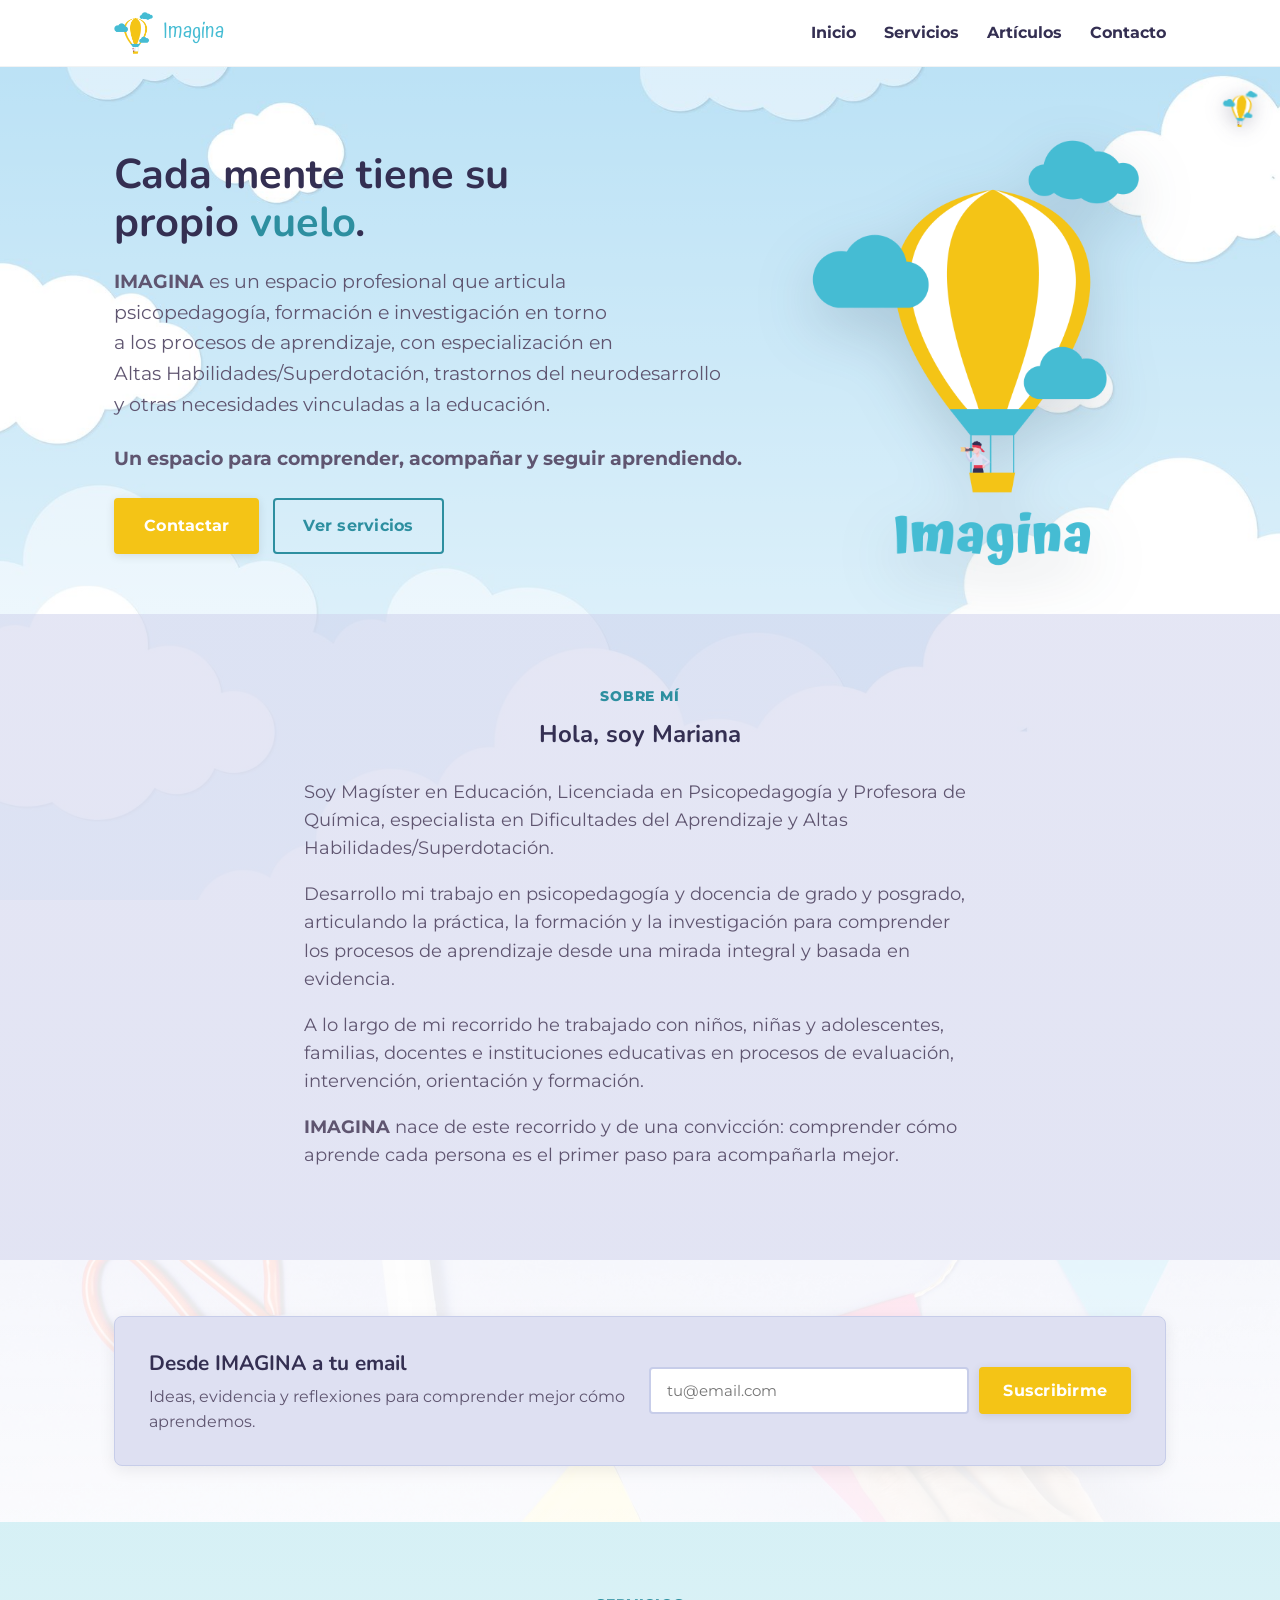
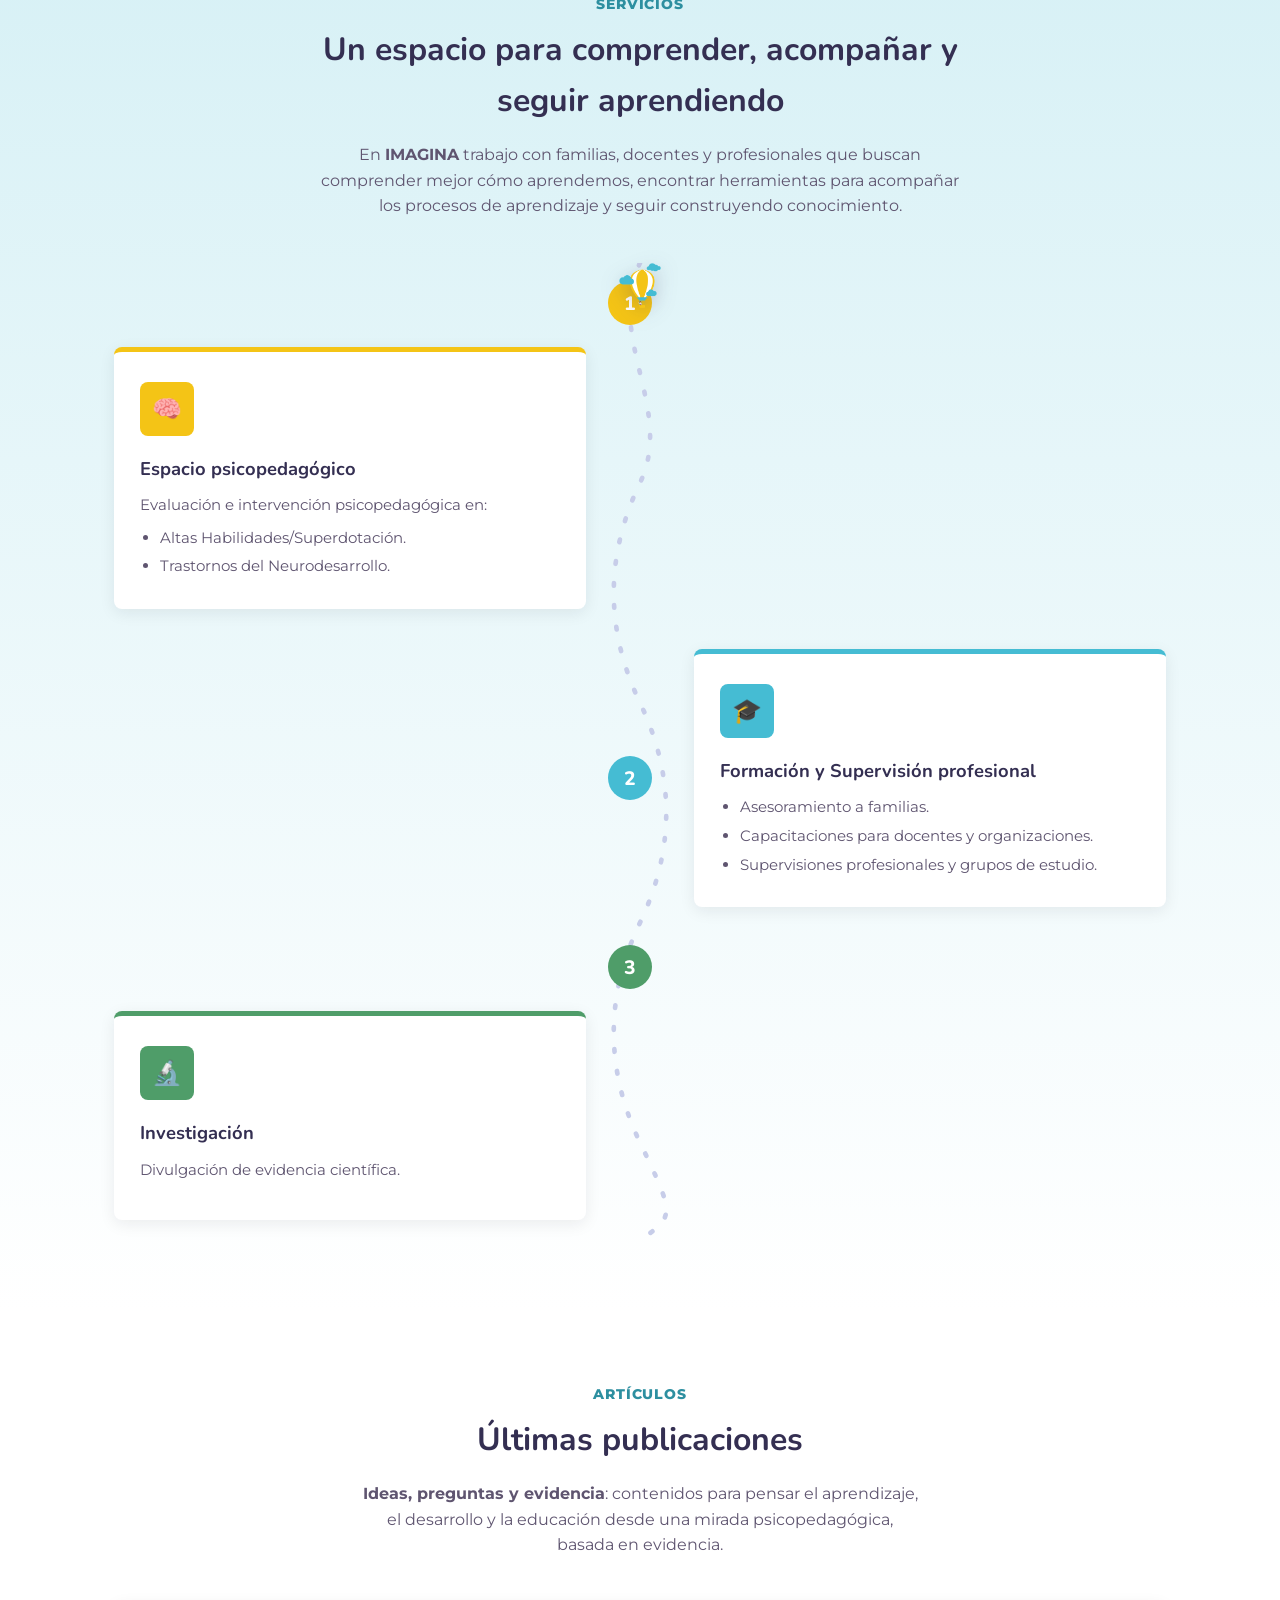
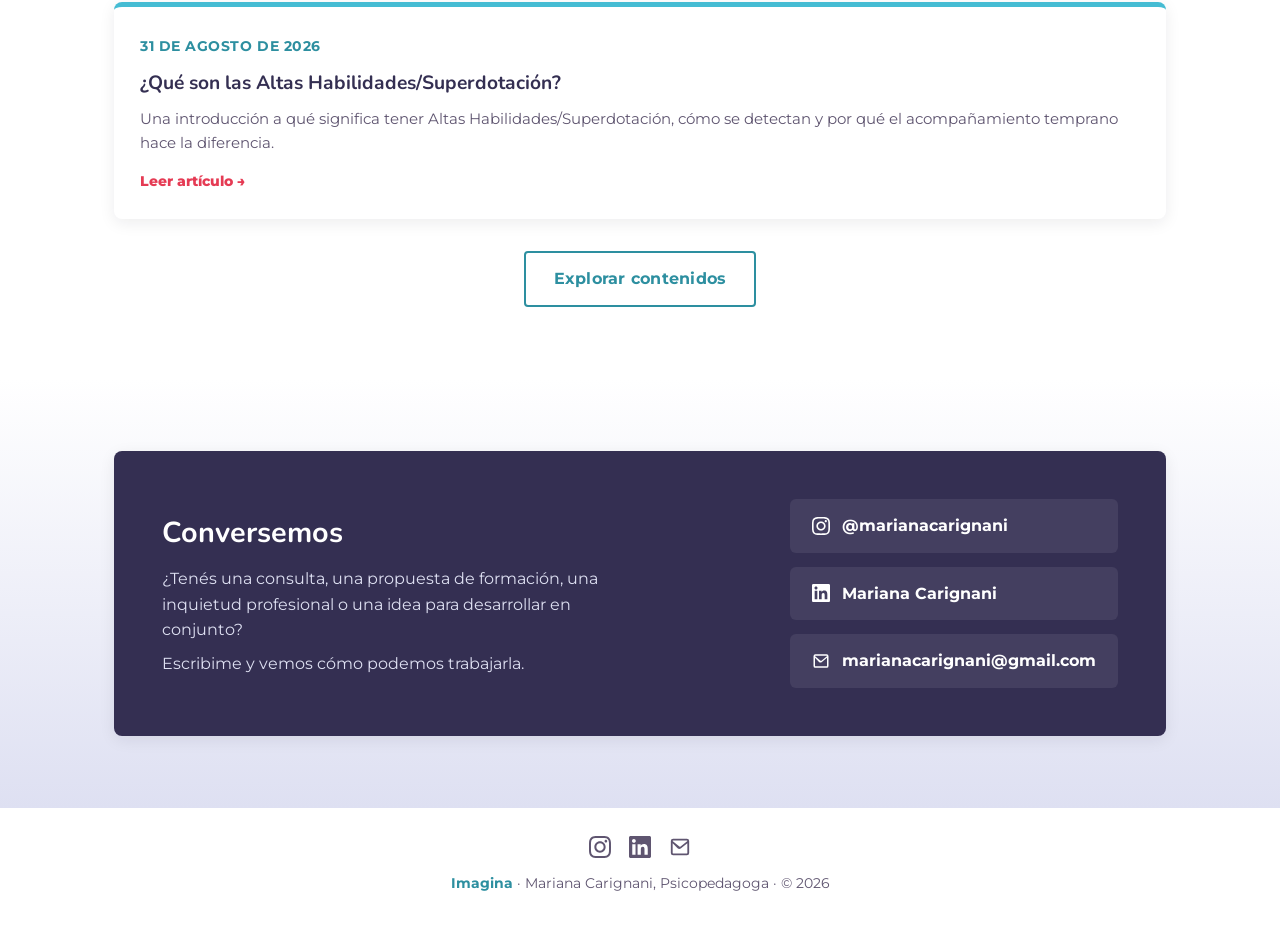
==== commit 87a0369f: "Reemplazar Buttondown por Google Form + Apps Script para suscripción Buttondown exige una verificaci" ====
--- a/index.html
+++ b/index.html
@@ -94,19 +94,18 @@
           <h2>Desde IMAGINA a tu email</h2>
           <p>Ideas, evidencia y reflexiones para comprender mejor cómo aprendemos.</p>
         </div>
-        <iframe name="bd-hidden-home" style="display: none;" aria-hidden="true" title=""></iframe>
         <form
-          action="https://buttondown.com/api/emails/embed-subscribe/imagina.uy"
+          action="https://docs.google.com/forms/d/e/1FAIpQLSf7ktdU_nt_bHJPE6Hssg2Pkve2H6ifufruMVYyKSNsf1OWjg/formResponse"
           method="post"
           target="bd-hidden-home"
           class="subscribe-form"
           data-thanks="subscribeThanksHome"
         >
-          <input type="email" name="email" id="bd-email-home" placeholder="tu@email.com" required />
-          <input type="hidden" value="1" name="embed" />
+          <input type="email" name="entry.1020811058" id="bd-email-home" placeholder="tu@email.com" required />
           <button type="submit" class="btn btn-primary">Suscribirme</button>
         </form>
-        <p class="subscribe-thanks" id="subscribeThanksHome" hidden>¡Gracias! Revisá tu email para confirmar la suscripción.</p>
+        <iframe name="bd-hidden-home" style="display: none;" aria-hidden="true" title=""></iframe>
+        <p class="subscribe-thanks" id="subscribeThanksHome" hidden>¡Gracias! Revisá tu email, te va a llegar una confirmación.</p>
       </div>
     </div>
   </section>
--- a/style.css
+++ b/style.css
@@ -592,6 +592,7 @@
 }
 
 .subscribe-thanks {
+  grid-column: 1 / -1;
   margin: 0;
   font-weight: 600;
   color: var(--teal);
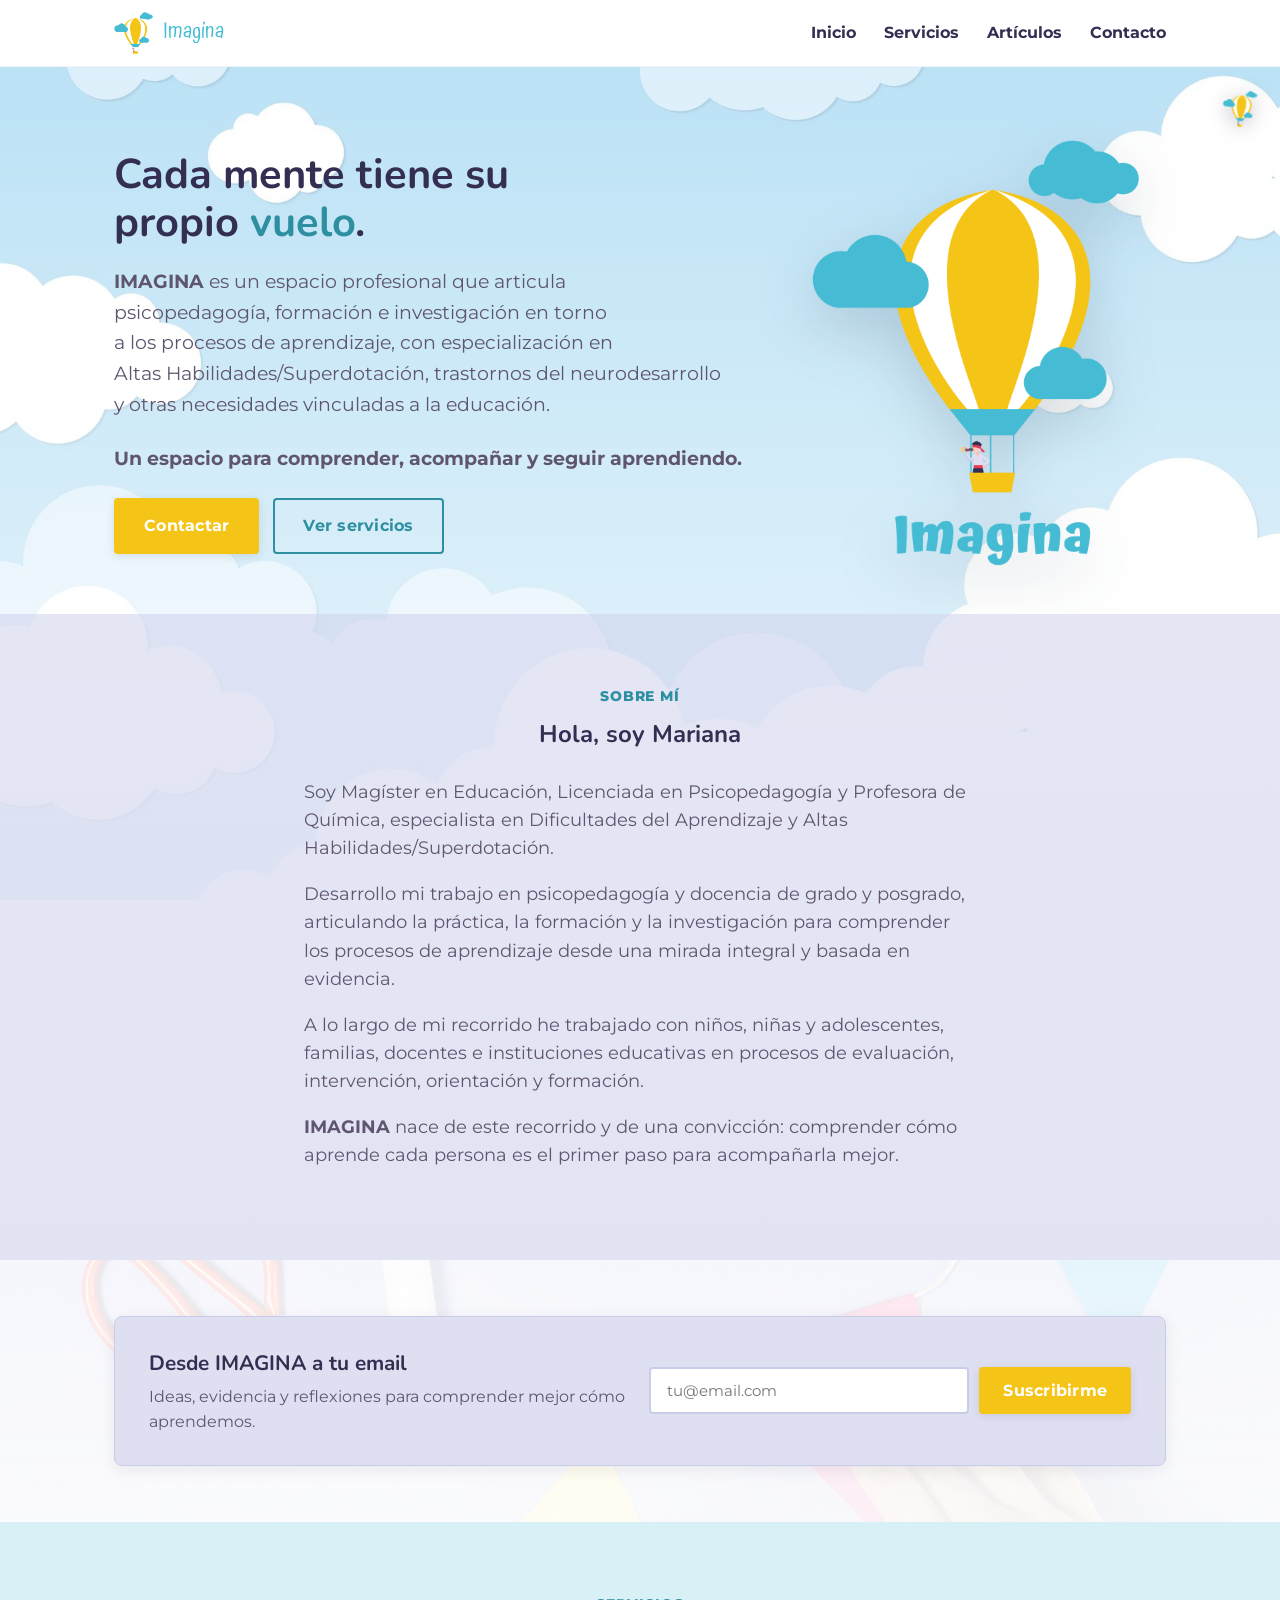
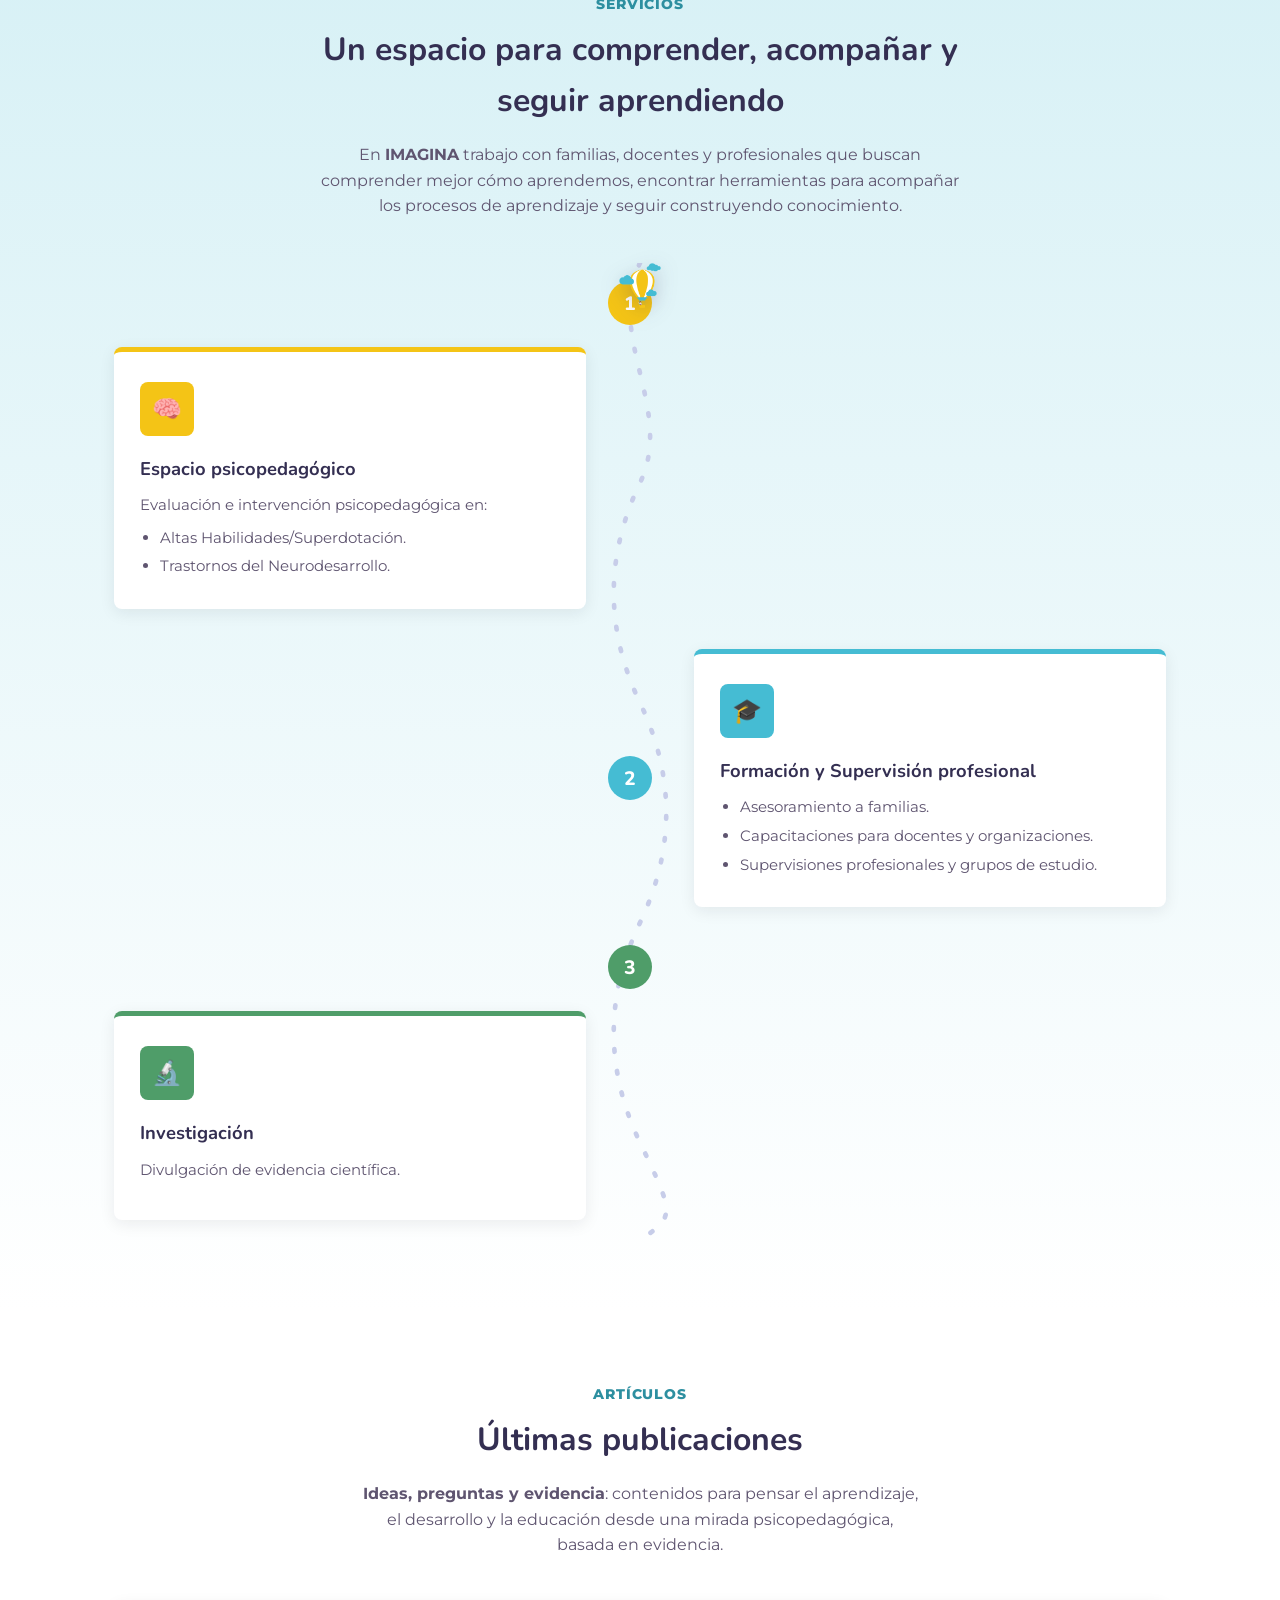
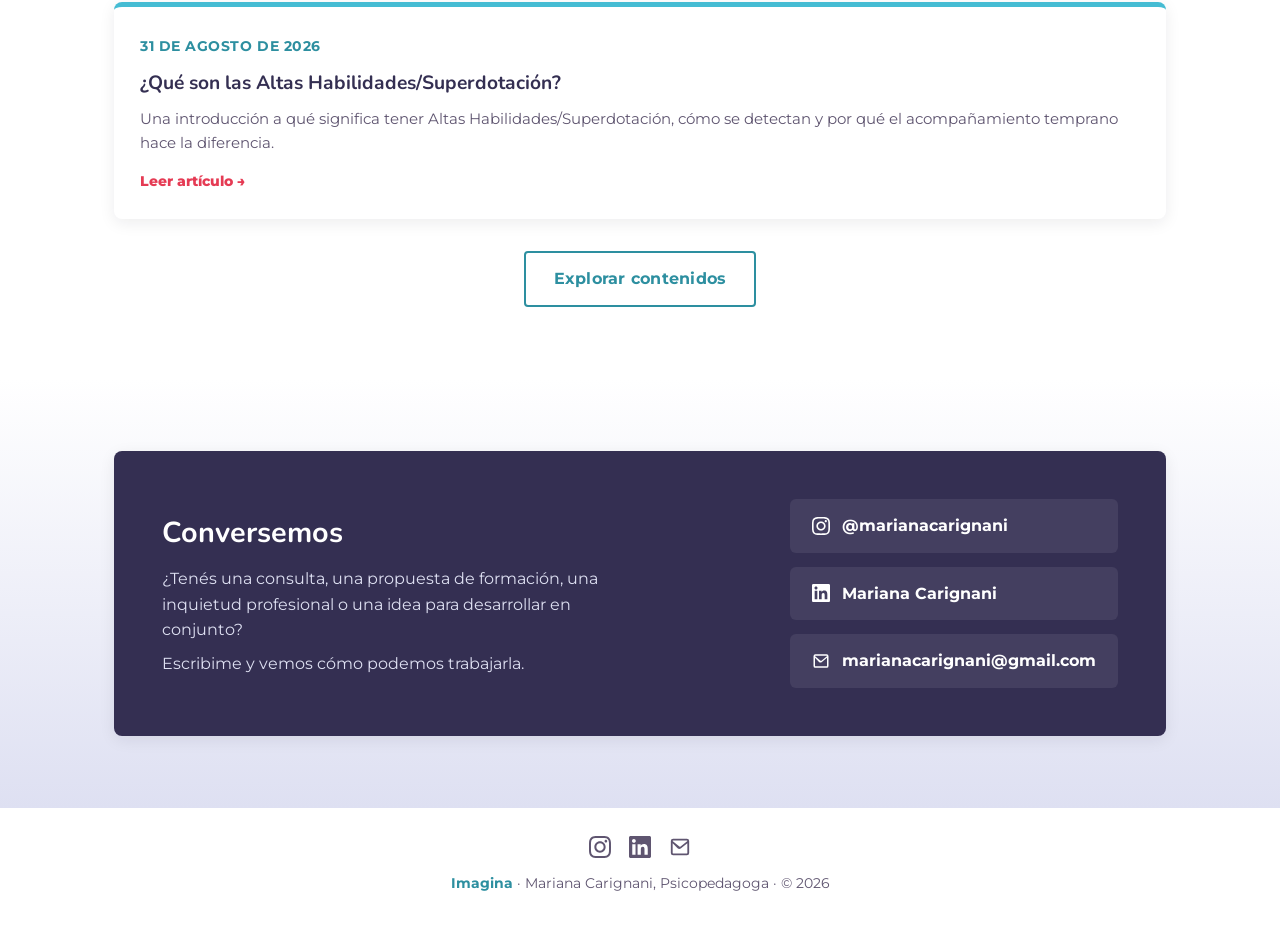
==== commit 14afd669: "Quitar .html de las URLs de artículos y usar rutas absolutas articulos.html -> articulos/index.html " ====
--- a/index.html
+++ b/index.html
@@ -28,7 +28,7 @@
     <ul class="nav-links" id="navLinks">
       <li><a href="#inicio">Inicio</a></li>
       <li><a href="#servicios">Servicios</a></li>
-      <li><a href="articulos.html">Artículos</a></li>
+      <li><a href="/articulos/">Artículos</a></li>
       <li><a href="#contacto">Contacto</a></li>
     </ul>
   </nav>
@@ -181,7 +181,7 @@
       </div>
       <div class="articles-grid" id="homeArticlesGrid"></div>
       <div class="articles-preview-cta">
-        <a href="articulos.html" class="btn btn-secondary">Explorar contenidos</a>
+        <a href="/articulos/" class="btn btn-secondary">Explorar contenidos</a>
       </div>
     </div>
   </section>
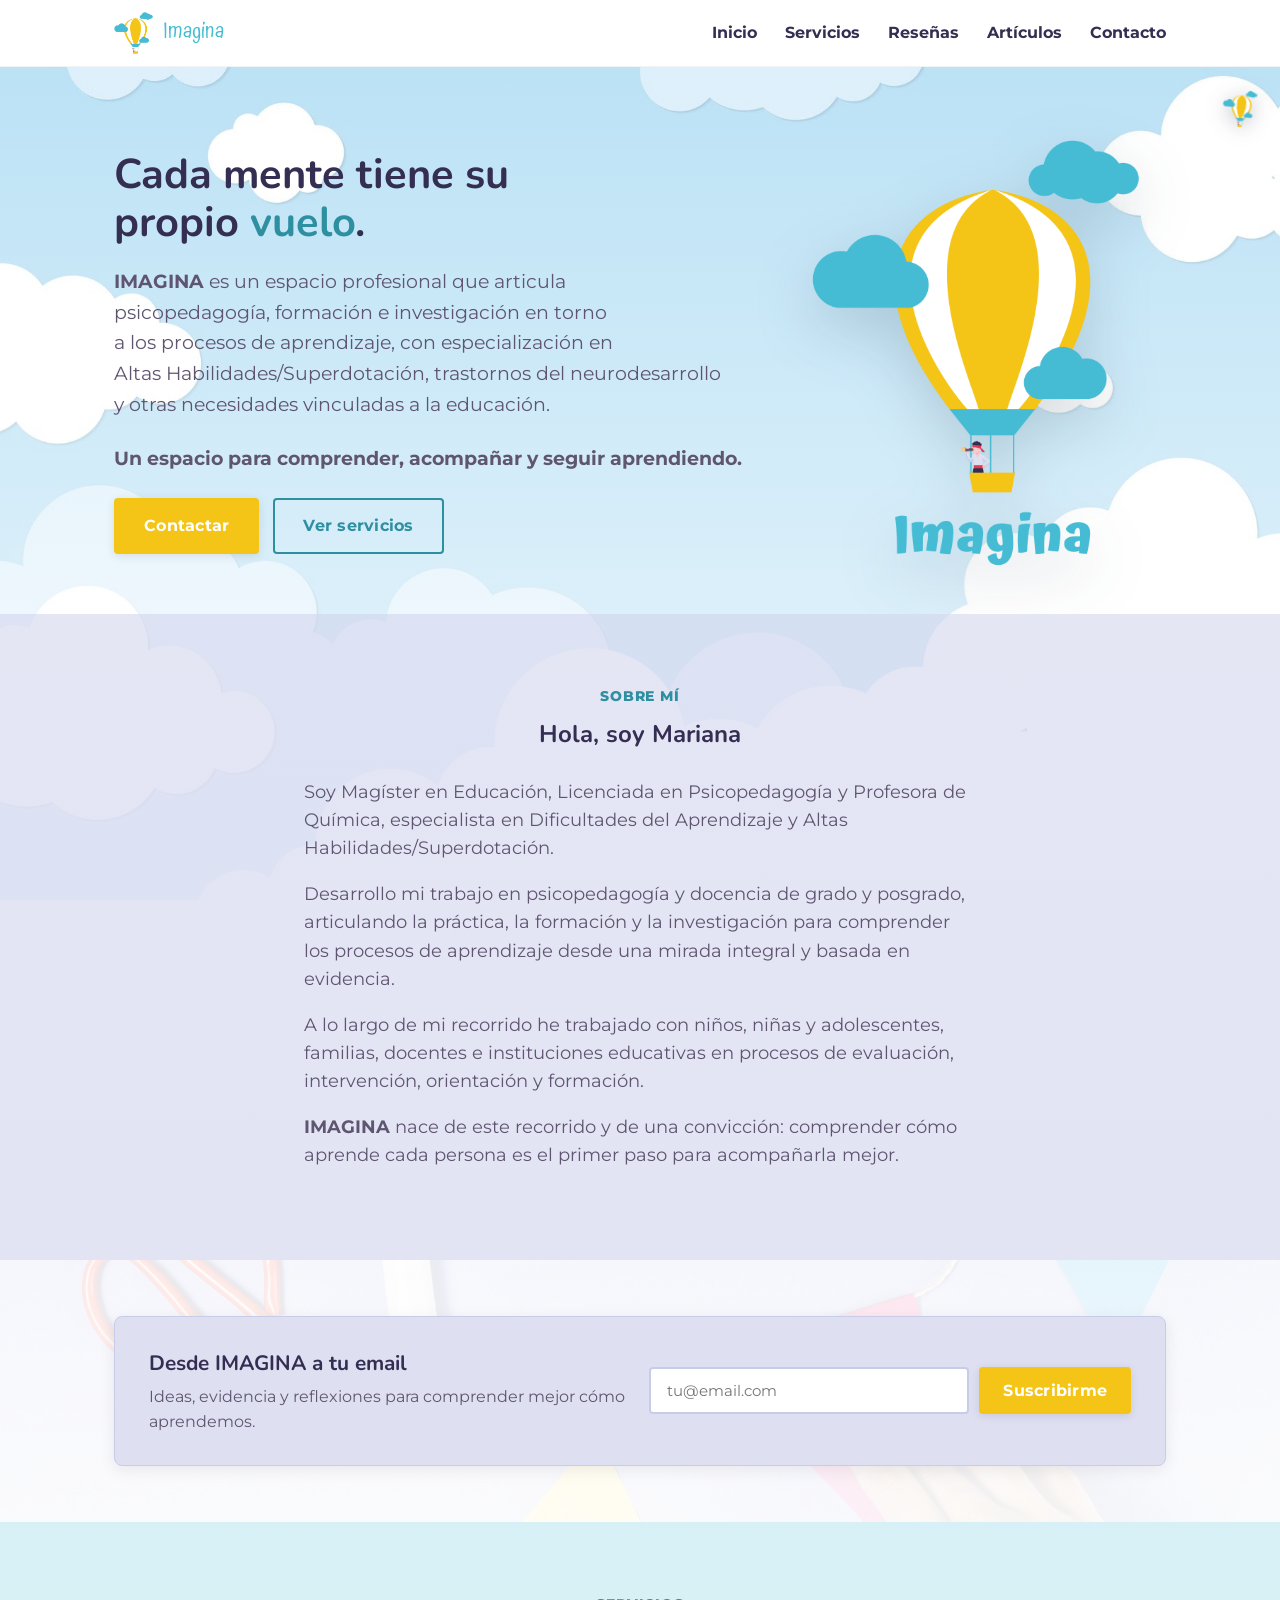
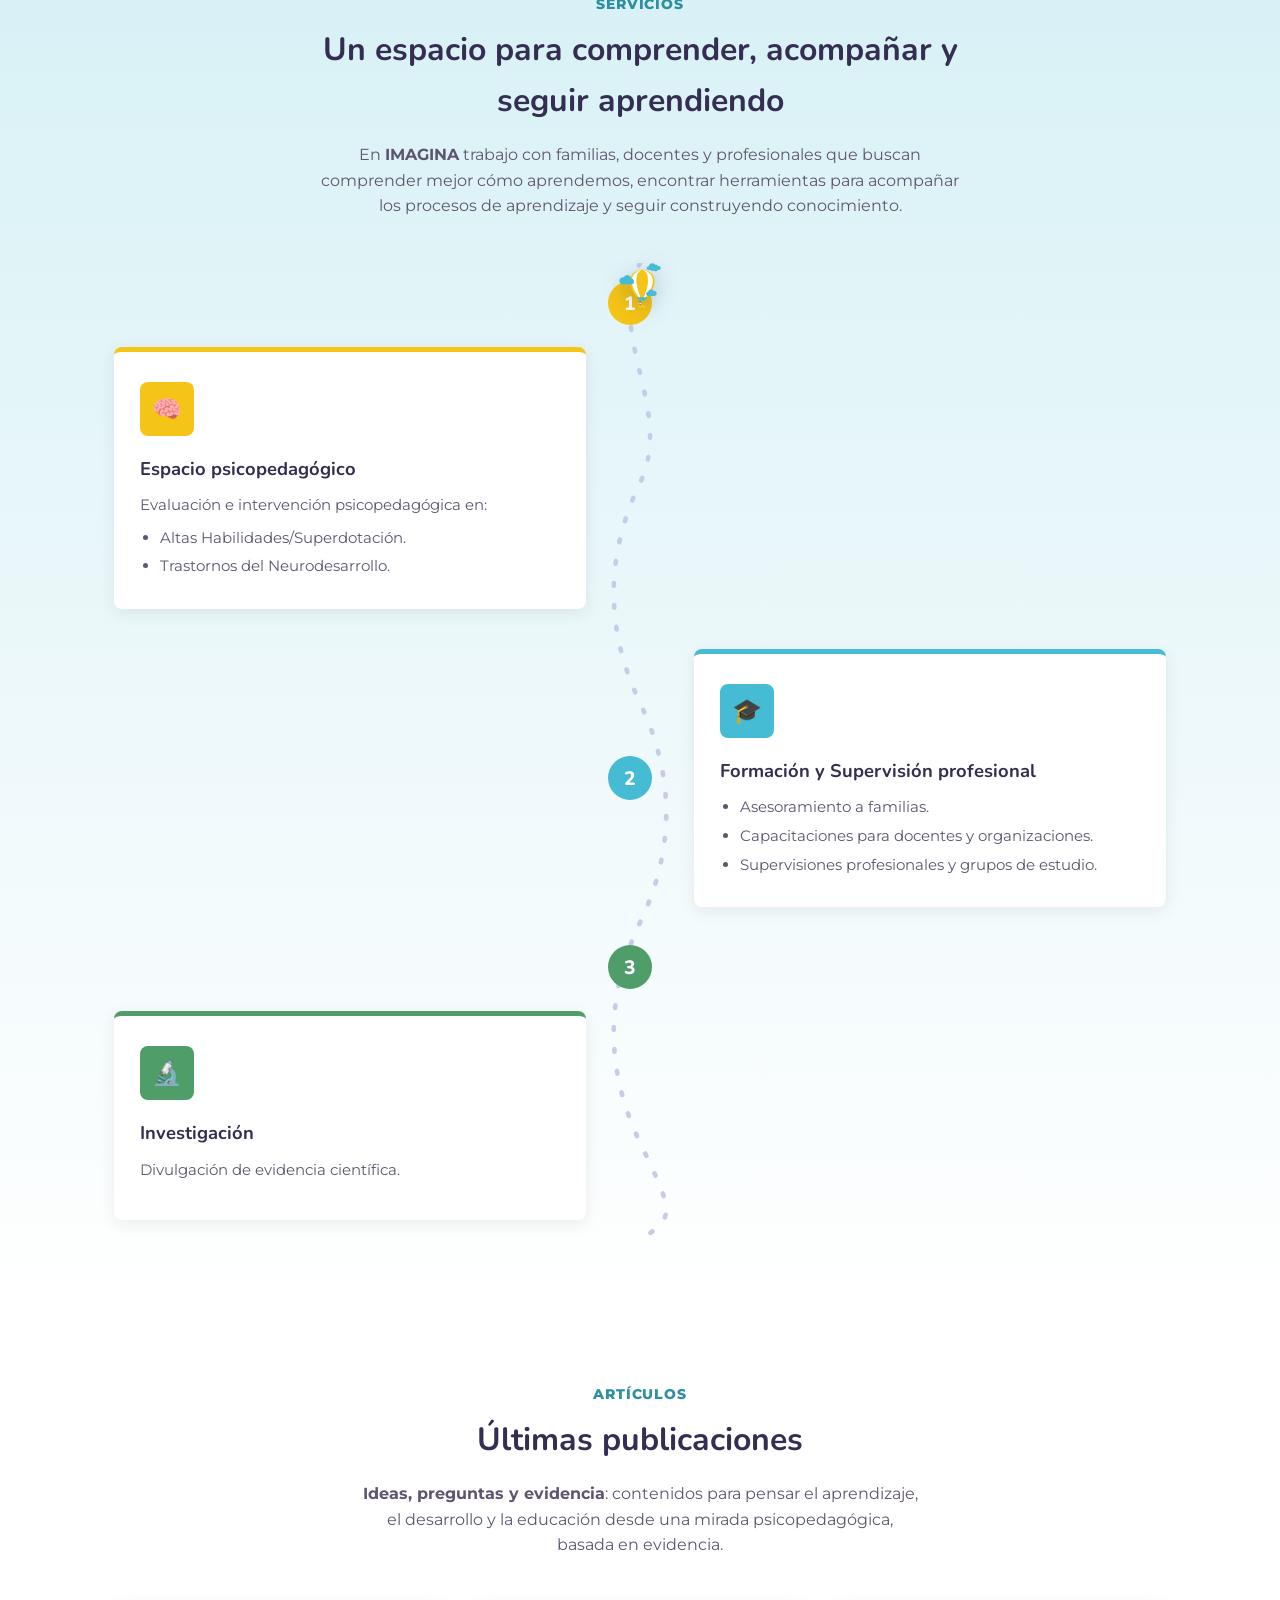
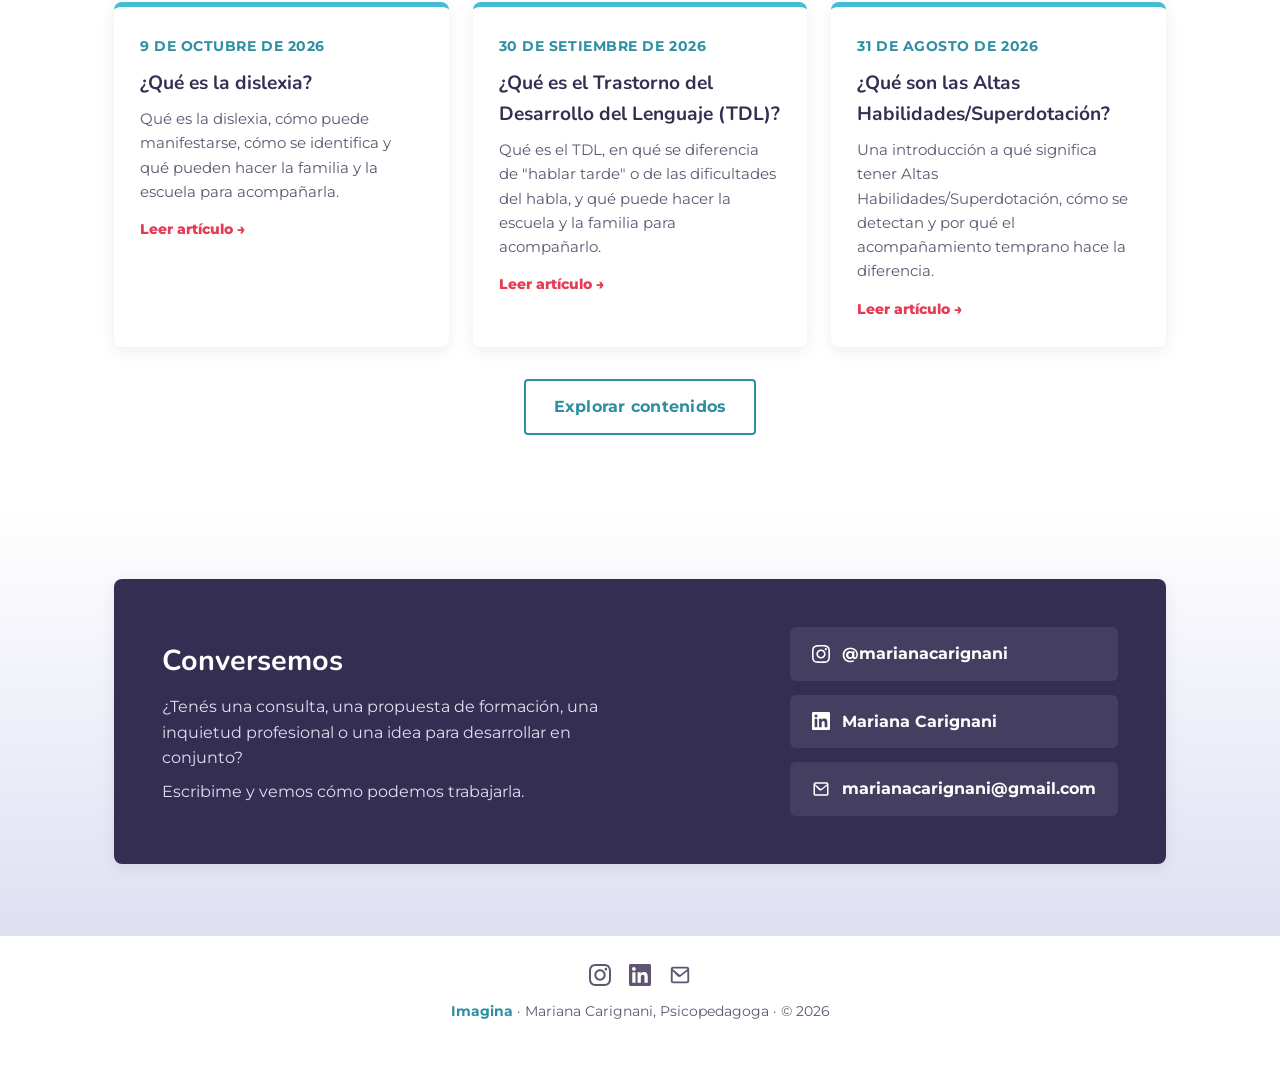
==== commit ff9310d3: "Agregar sección de Reseñas al Inicio (curada, no autopublicada) Nueva sección "Lo que dicen de Imagi" ====
--- a/index.html
+++ b/index.html
@@ -28,6 +28,7 @@
     <ul class="nav-links" id="navLinks">
       <li><a href="#inicio">Inicio</a></li>
       <li><a href="#servicios">Servicios</a></li>
+      <li><a href="#resenas">Reseñas</a></li>
       <li><a href="/articulos/">Artículos</a></li>
       <li><a href="#contacto">Contacto</a></li>
     </ul>
@@ -186,6 +187,21 @@
     </div>
   </section>
 
+  <section class="reviews" id="resenas">
+    <div class="container">
+      <div class="section-header">
+        <span class="section-eyebrow">Reseñas</span>
+        <h2>Lo que dicen de Imagina</h2>
+        <p>Comentarios de familias, docentes y colegas que trabajaron con Mariana.</p>
+      </div>
+      <div class="reviews-grid" id="resenasGrid"></div>
+      <div class="reviews-cta">
+        <!-- Reemplazar href por el link real del Google Form de reseñas (ver PUBLICAR.md) -->
+        <a href="#" class="btn btn-secondary" target="_blank" rel="noopener noreferrer">Dejar una reseña</a>
+      </div>
+    </div>
+  </section>
+
   <section class="contact" id="contacto">
     <div class="container">
       <div class="contact-card">
@@ -228,6 +244,10 @@
 <script src="script.js"></script>
 <script src="services-map.js"></script>
 <script src="articles.js"></script>
-<script>renderArticlesPreview(3);</script>
+<script src="resenas.js"></script>
+<script>
+  renderArticlesPreview(3);
+  renderResenas();
+</script>
 </body>
 </html>
--- a/style.css
+++ b/style.css
@@ -666,9 +666,73 @@
   padding: 40px 0;
 }
 
+/* Reviews */
+.reviews {
+  background: linear-gradient(180deg, var(--cream) 0%, rgba(242, 204, 141, 0.3) 100%);
+}
+
+.reviews-grid {
+  display: grid;
+  grid-template-columns: repeat(auto-fit, minmax(280px, 1fr));
+  gap: 24px;
+}
+
+.review-card {
+  position: relative;
+  background: white;
+  border-radius: var(--radius);
+  box-shadow: var(--shadow);
+  padding: 30px 28px 26px;
+  border-top: 5px solid var(--yellow);
+}
+
+.review-quote-mark {
+  display: block;
+  font-family: "Nunito", sans-serif;
+  font-size: 3rem;
+  line-height: 1;
+  color: var(--yellow);
+  font-weight: 800;
+  margin-bottom: 4px;
+}
+
+.review-text {
+  color: var(--ink);
+  font-size: 1rem;
+  margin: 0 0 20px;
+}
+
+.review-author {
+  display: flex;
+  flex-direction: column;
+  gap: 2px;
+}
+
+.review-name {
+  font-weight: 700;
+  color: var(--navy);
+}
+
+.review-role {
+  color: var(--teal-dark);
+  font-size: 0.85rem;
+  font-weight: 700;
+  text-transform: uppercase;
+  letter-spacing: 0.04em;
+}
+
+.reviews-cta {
+  text-align: center;
+  margin-top: 36px;
+}
+
 /* Single article page */
 .article-page {
   padding: 48px 0 20px;
+  background:
+    linear-gradient(180deg, rgba(222, 224, 242, 0.75) 0%, rgba(222, 224, 242, 0.85) 100%),
+    url("images/cielo-hero-index.jpg") center / cover no-repeat;
+  background-attachment: scroll, fixed;
 }
 
 .back-link {
@@ -707,6 +771,35 @@
   margin: 0 0 18px;
 }
 
+.article-body h3 {
+  font-size: 1.1rem;
+  margin: 22px 0 10px;
+  color: var(--navy);
+}
+
+.article-body ul {
+  margin: 0 0 18px 20px;
+  padding: 0;
+}
+
+.article-body li {
+  margin-bottom: 8px;
+}
+
+.article-body blockquote {
+  background: var(--sand);
+  border-left: 4px solid var(--yellow-dark);
+  border-radius: 4px;
+  margin: 0 0 24px;
+  padding: 14px 20px;
+  font-style: italic;
+  color: var(--ink);
+}
+
+.article-body blockquote p {
+  margin: 0;
+}
+
 .article-body .article-figure {
   margin: 0 0 24px;
   text-align: center;
@@ -739,6 +832,299 @@
 
 .article-body .article-references a {
   font-weight: 400;
+}
+
+/* Componentes "ricos" reutilizables para artículos (recuadros, tarjetas, recursos) */
+.article-body .lead {
+  font-size: 1.2rem;
+  color: var(--muted);
+  border-left: 4px solid var(--yellow);
+  padding-left: 18px;
+  margin: 0 0 24px;
+}
+
+.article-body .lead strong {
+  color: var(--navy);
+}
+
+.article-body .statement {
+  background: var(--navy);
+  color: #fff;
+  border-radius: var(--radius);
+  padding: 24px 28px;
+  margin: 0 0 24px;
+}
+
+.article-body .statement p {
+  margin: 0;
+  font-size: 1.3rem;
+  line-height: 1.4;
+}
+
+.article-body .statement em {
+  color: var(--yellow);
+  font-style: normal;
+}
+
+.article-body .pill-list {
+  display: flex;
+  flex-wrap: wrap;
+  gap: 10px;
+  margin: 0 0 20px;
+  padding: 0;
+  list-style: none;
+}
+
+.article-body .pill-list li {
+  background: var(--pink-light);
+  color: var(--navy);
+  border-radius: 999px;
+  padding: 6px 16px;
+  font-weight: 700;
+  font-size: 0.95rem;
+  margin: 0;
+}
+
+.article-body .pill-list li::before {
+  content: "✕ ";
+  color: var(--coral);
+}
+
+.article-body .card-grid {
+  display: grid;
+  grid-template-columns: 1fr 1fr;
+  gap: 20px;
+  margin: 0 0 24px;
+}
+
+.article-body .card-grid .card {
+  background: #fff;
+  border-radius: var(--radius);
+  padding: 22px 22px 16px;
+  box-shadow: var(--shadow);
+  border-top: 5px solid var(--teal);
+}
+
+.article-body .card-grid .card.alt {
+  border-top-color: var(--yellow);
+}
+
+.article-body .card-grid .card h3 {
+  margin-top: 0;
+}
+
+.article-body .card-grid .card ul {
+  margin: 0;
+  padding: 0;
+  list-style: none;
+}
+
+.article-body .card-grid .card li {
+  position: relative;
+  padding-left: 22px;
+  margin-bottom: 10px;
+  font-size: 0.95rem;
+}
+
+.article-body .card-grid .card li::before {
+  content: "";
+  position: absolute;
+  left: 0;
+  top: 6px;
+  width: 10px;
+  height: 10px;
+  border-radius: 50%;
+  background: var(--teal);
+}
+
+.article-body .card-grid .card.alt li::before {
+  background: var(--yellow);
+}
+
+.article-body .box {
+  background: var(--lavender);
+  border-radius: var(--radius);
+  padding: 20px 24px;
+  margin: 0 0 24px;
+}
+
+.article-body .box h3 {
+  margin-top: 0;
+}
+
+.article-body .box p:last-child {
+  margin-bottom: 0;
+}
+
+.article-body .callout-question {
+  background: #fff;
+  border: 2px solid var(--teal);
+  border-radius: var(--radius);
+  padding: 18px 22px;
+  margin: 0 0 20px;
+}
+
+.article-body .callout-question strong {
+  font-size: 1.15rem;
+  color: var(--teal-dark);
+}
+
+.article-body .callout-question.negative {
+  border-color: var(--pink);
+  background: var(--pink-light);
+}
+
+.article-body .callout-question.negative strong {
+  color: var(--coral);
+}
+
+.article-body .resources {
+  background: var(--lavender);
+  border: 2px dashed var(--lavender-dark);
+  border-radius: var(--radius);
+  padding: 28px 24px;
+  margin: 24px 0;
+}
+
+.article-body .resources h3 {
+  margin-top: 0;
+  text-align: center;
+}
+
+.article-body .resource-grid {
+  display: grid;
+  grid-template-columns: 1fr 1fr;
+  gap: 18px;
+  margin-top: 18px;
+}
+
+.article-body .resource-card {
+  background: #fff;
+  border-radius: var(--radius);
+  padding: 20px;
+  box-shadow: var(--shadow);
+}
+
+.article-body .resource-card .resource-tag {
+  display: inline-block;
+  background: var(--teal);
+  color: #fff;
+  font-weight: 700;
+  letter-spacing: 0.04em;
+  text-transform: uppercase;
+  font-size: 0.7rem;
+  padding: 3px 10px;
+  border-radius: 999px;
+  margin-bottom: 10px;
+}
+
+.article-body .resource-card.doc .resource-tag {
+  background: var(--yellow);
+  color: var(--navy);
+}
+
+.article-body .resource-card h4 {
+  margin: 0 0 8px;
+  color: var(--navy);
+  font-size: 1.05rem;
+}
+
+.article-body .resource-card p {
+  font-size: 0.9rem;
+  margin-bottom: 14px;
+}
+
+.article-body .resource-card .btn-download {
+  display: inline-block;
+  background: var(--teal-dark);
+  color: #fff;
+  text-decoration: none;
+  font-weight: 700;
+  padding: 10px 18px;
+  border-radius: 999px;
+  font-size: 0.85rem;
+}
+
+.article-body .resource-card.doc .btn-download {
+  background: var(--yellow);
+  color: var(--navy);
+}
+
+.article-body .resource-gate {
+  display: flex;
+  flex-wrap: wrap;
+  gap: 8px;
+}
+
+.article-body .resource-gate[hidden] {
+  display: none;
+}
+
+.article-body .resource-gate input[type="email"] {
+  flex: 1 1 140px;
+  min-width: 0;
+  padding: 10px 12px;
+  border-radius: 4px;
+  border: 2px solid var(--lavender-dark);
+  font-family: inherit;
+  font-size: 0.85rem;
+}
+
+.article-body .resource-gate button {
+  background: var(--teal-dark);
+  color: #fff;
+  border: none;
+  font-weight: 700;
+  padding: 10px 16px;
+  border-radius: 999px;
+  font-size: 0.85rem;
+  cursor: pointer;
+  white-space: nowrap;
+}
+
+.article-body .resource-card.doc .resource-gate button {
+  background: var(--yellow);
+  color: var(--navy);
+}
+
+.article-body .resource-download-link {
+  margin-top: 4px;
+}
+
+.article-body .warning {
+  background: var(--pink-light);
+  border-left: 6px solid var(--coral);
+  border-radius: var(--radius);
+  padding: 16px 20px;
+  margin: 0 0 24px;
+}
+
+.article-body .warning strong {
+  color: var(--coral);
+  text-transform: uppercase;
+  letter-spacing: 0.04em;
+}
+
+.article-body .pull-quote {
+  text-align: center;
+  color: var(--teal-dark);
+  font-size: 1.3rem;
+  line-height: 1.4;
+  margin: 32px 0;
+  padding: 20px 0;
+  border-top: 3px solid var(--yellow);
+  border-bottom: 3px solid var(--yellow);
+}
+
+.article-body .pull-quote span {
+  color: var(--coral);
+}
+
+@media (max-width: 860px) {
+  .article-body .card-grid,
+  .article-body .resource-grid {
+    grid-template-columns: 1fr;
+  }
 }
 
 /* Footer */
@@ -827,7 +1213,8 @@
 
 @media (max-width: 860px) {
   .hero,
-  .about {
+  .about,
+  .article-page {
     background-attachment: scroll, scroll;
   }
 
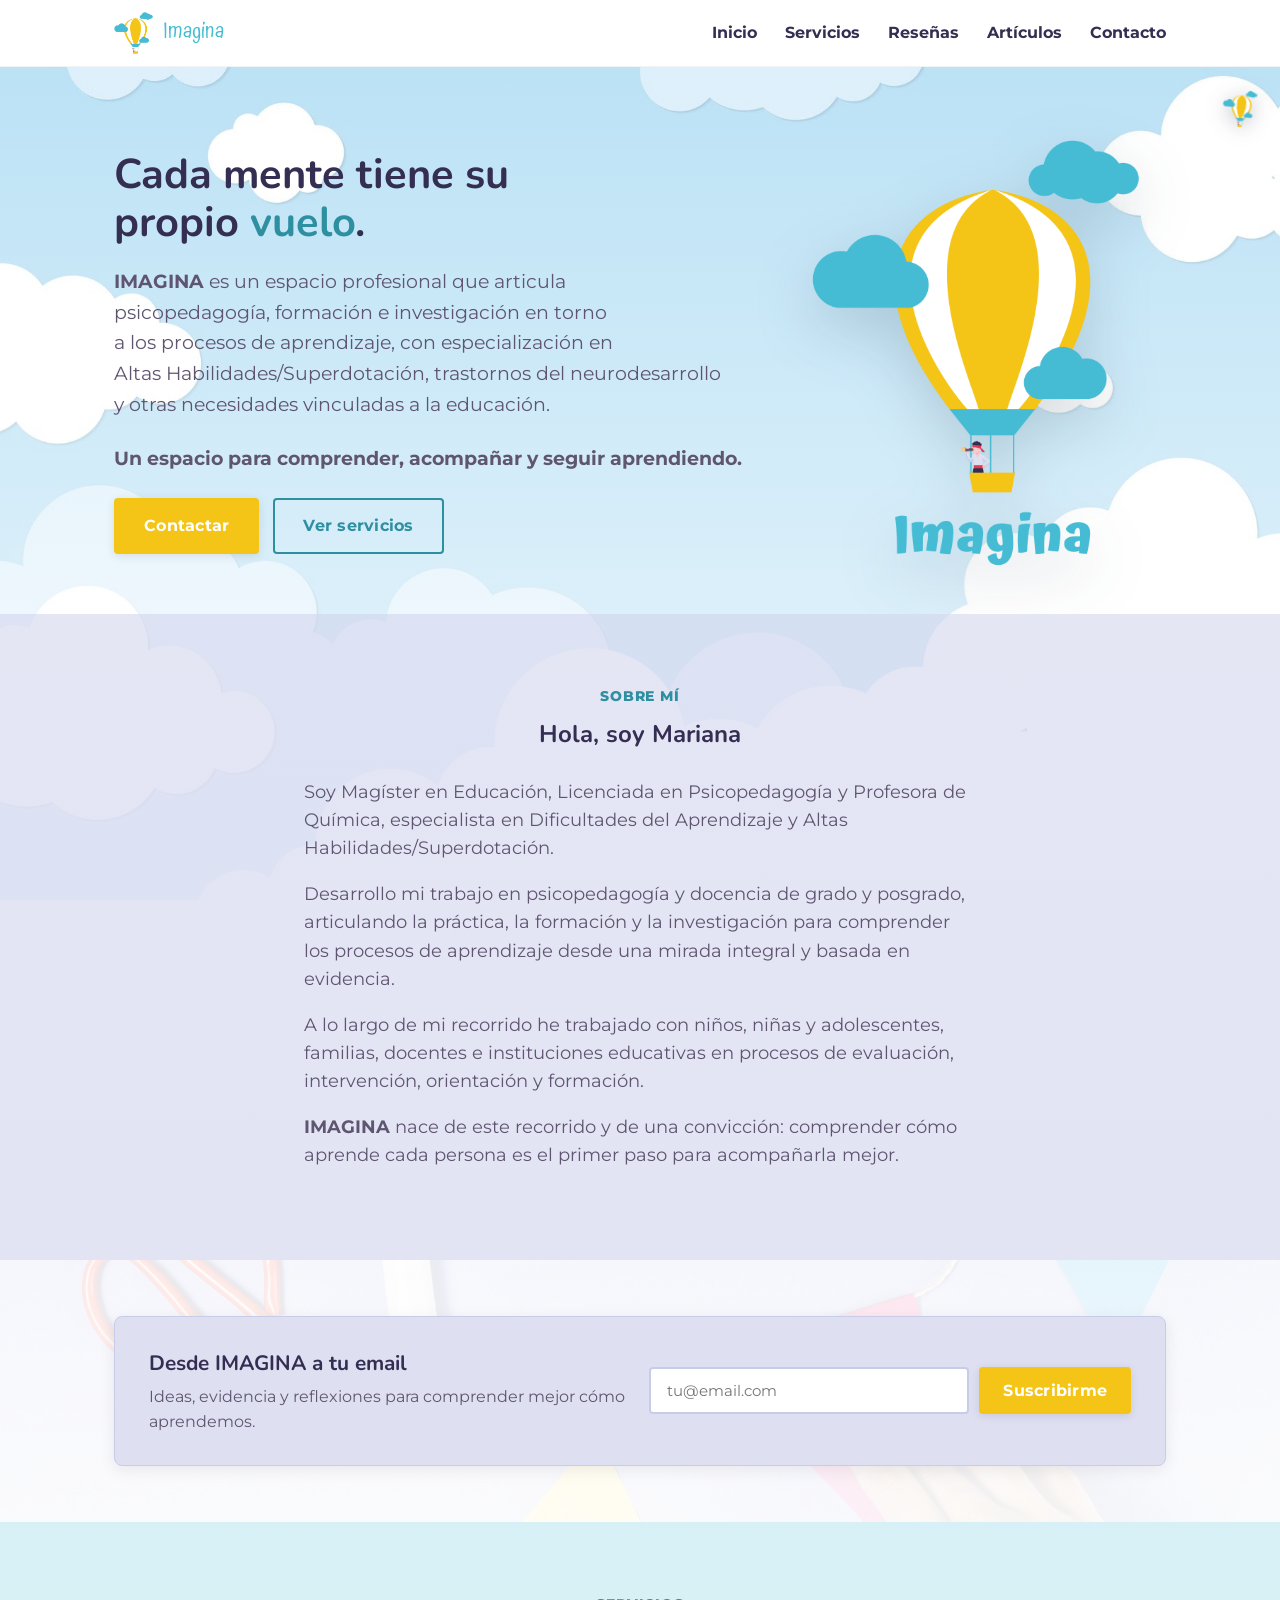
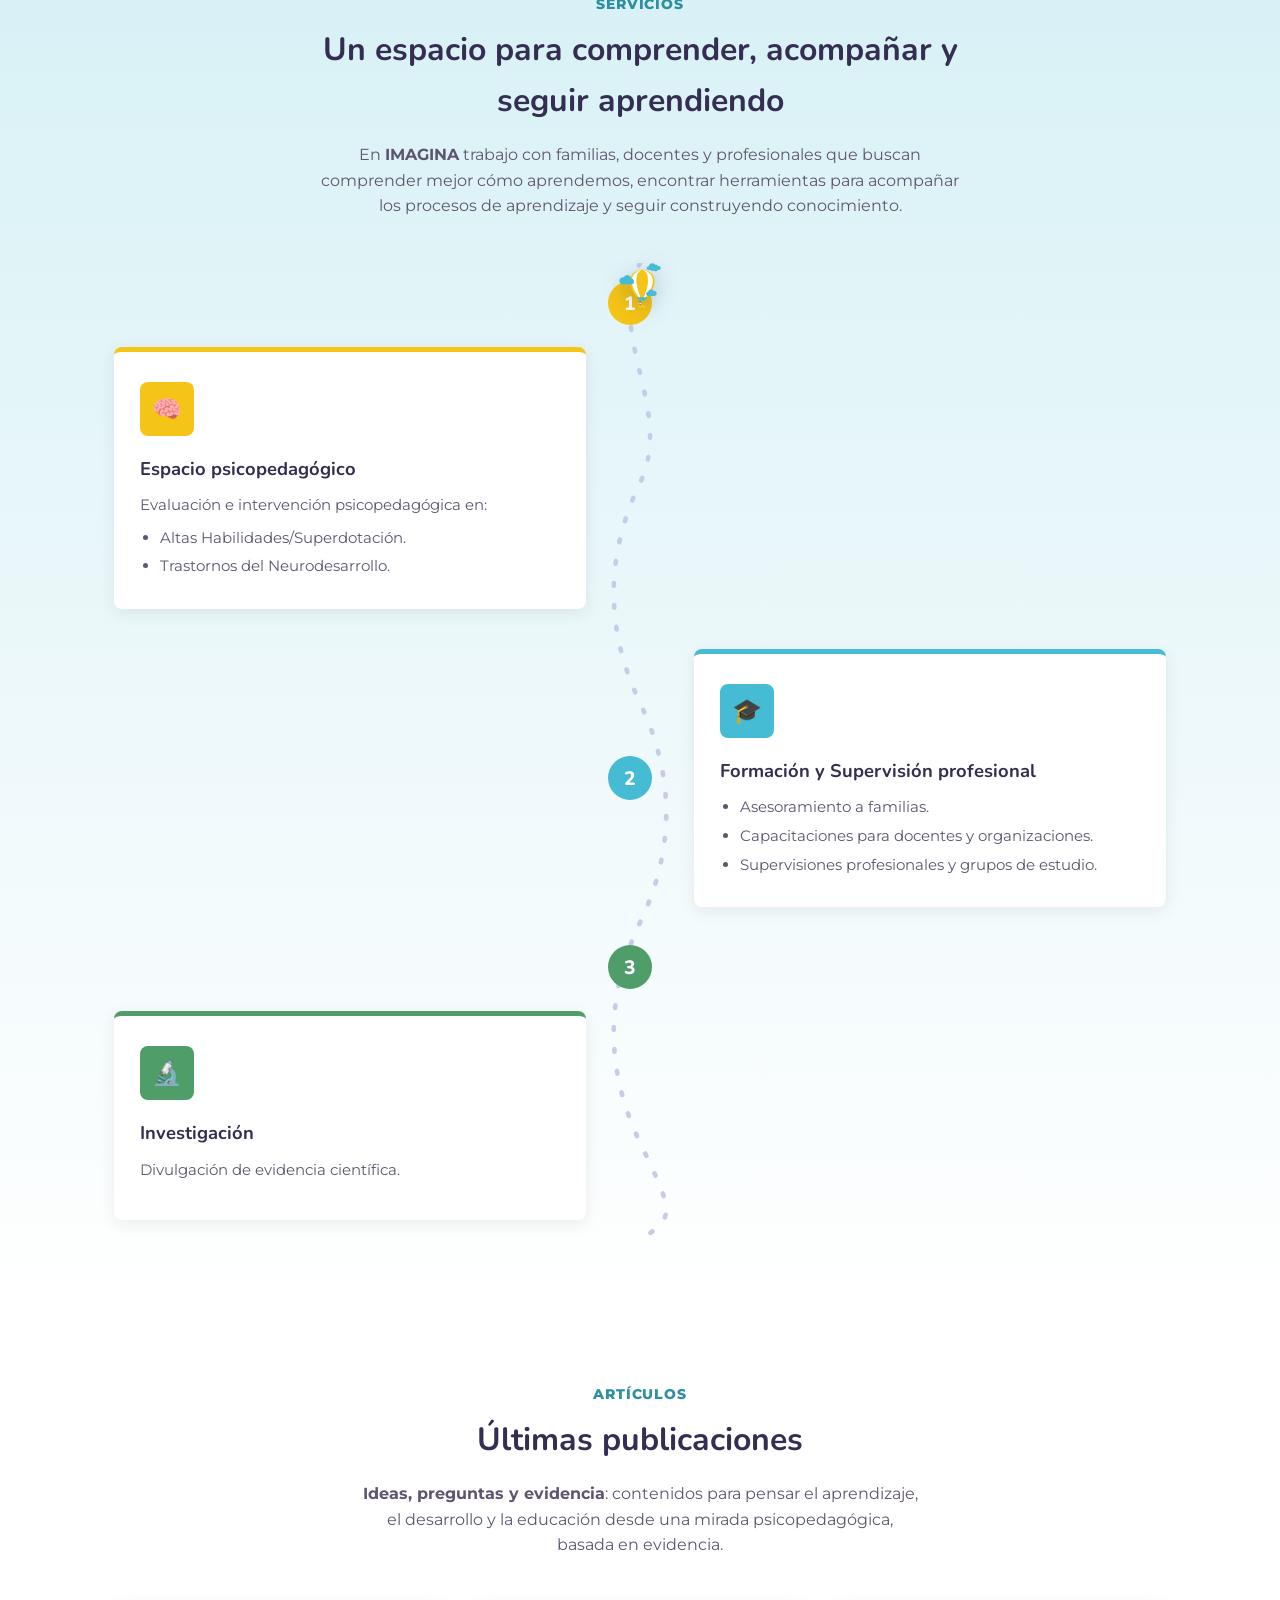
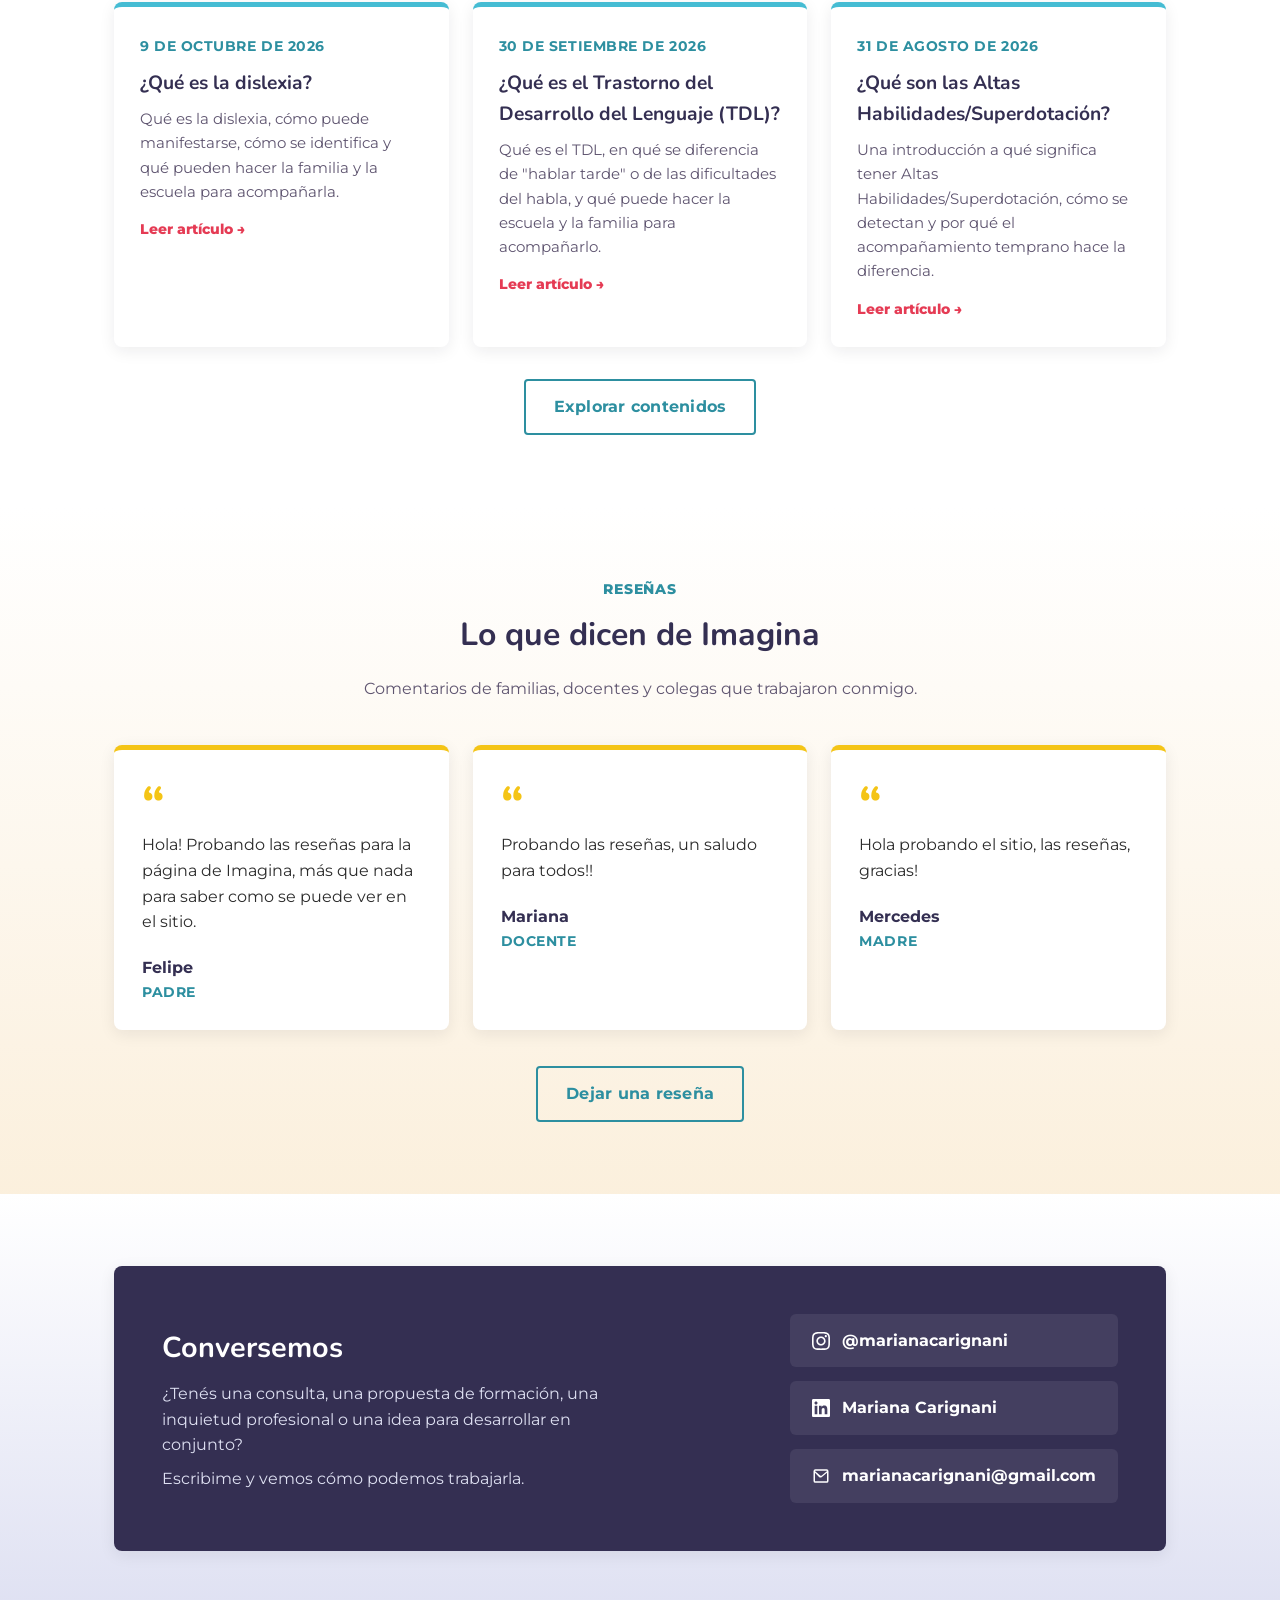
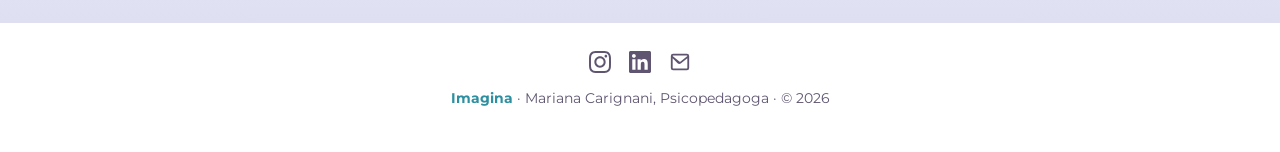
==== commit 3d1adcdc: "Usar primera persona en el subtítulo de Reseñas, consistente con el resto del sitio Co-Authored-By: " ====
--- a/index.html
+++ b/index.html
@@ -192,12 +192,11 @@
       <div class="section-header">
         <span class="section-eyebrow">Reseñas</span>
         <h2>Lo que dicen de Imagina</h2>
-        <p>Comentarios de familias, docentes y colegas que trabajaron con Mariana.</p>
+        <p>Comentarios de familias, docentes y colegas que trabajaron conmigo.</p>
       </div>
       <div class="reviews-grid" id="resenasGrid"></div>
       <div class="reviews-cta">
-        <!-- Reemplazar href por el link real del Google Form de reseñas (ver PUBLICAR.md) -->
-        <a href="#" class="btn btn-secondary" target="_blank" rel="noopener noreferrer">Dejar una reseña</a>
+        <a href="https://docs.google.com/forms/d/e/1FAIpQLSd4X3twX1_MydXIKV9vudqaJ8reJtI56aGtHLJNTFr0xqJRFw/viewform" class="btn btn-secondary" target="_blank" rel="noopener noreferrer">Dejar una reseña</a>
       </div>
     </div>
   </section>
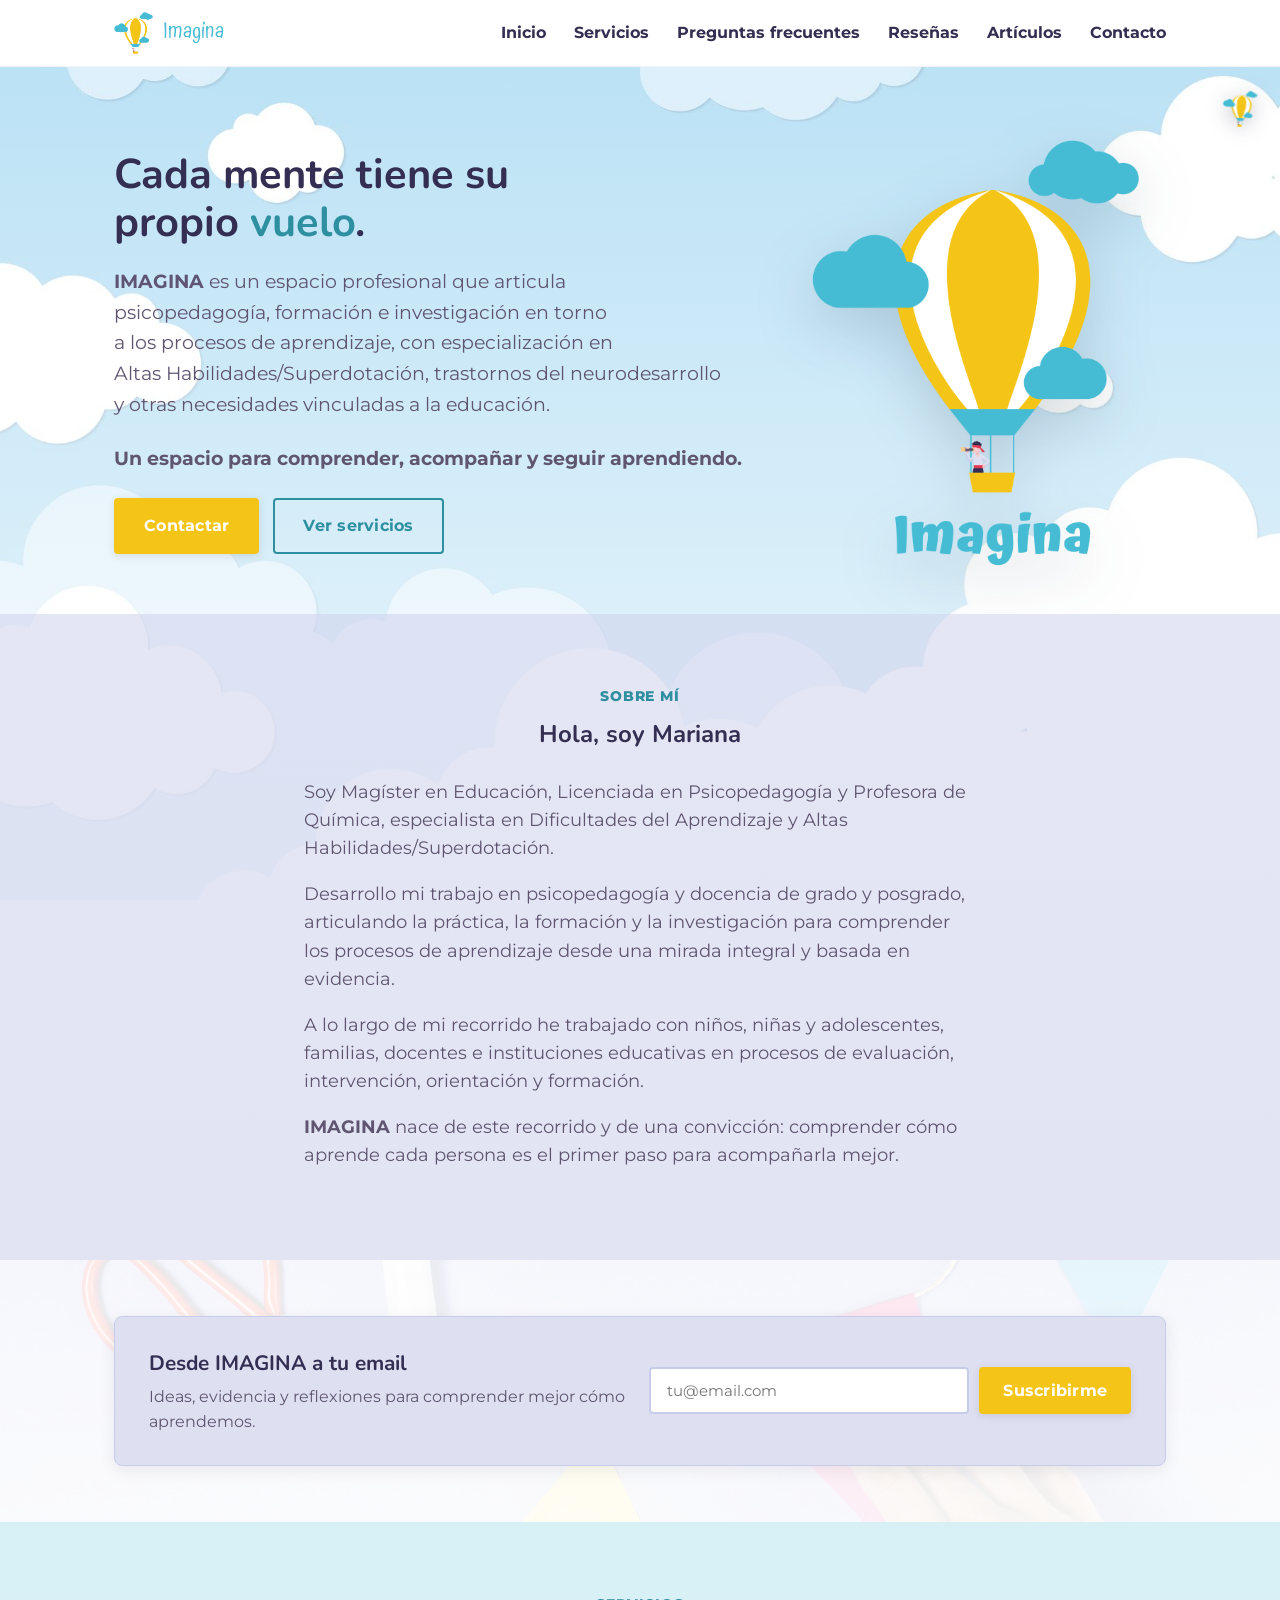
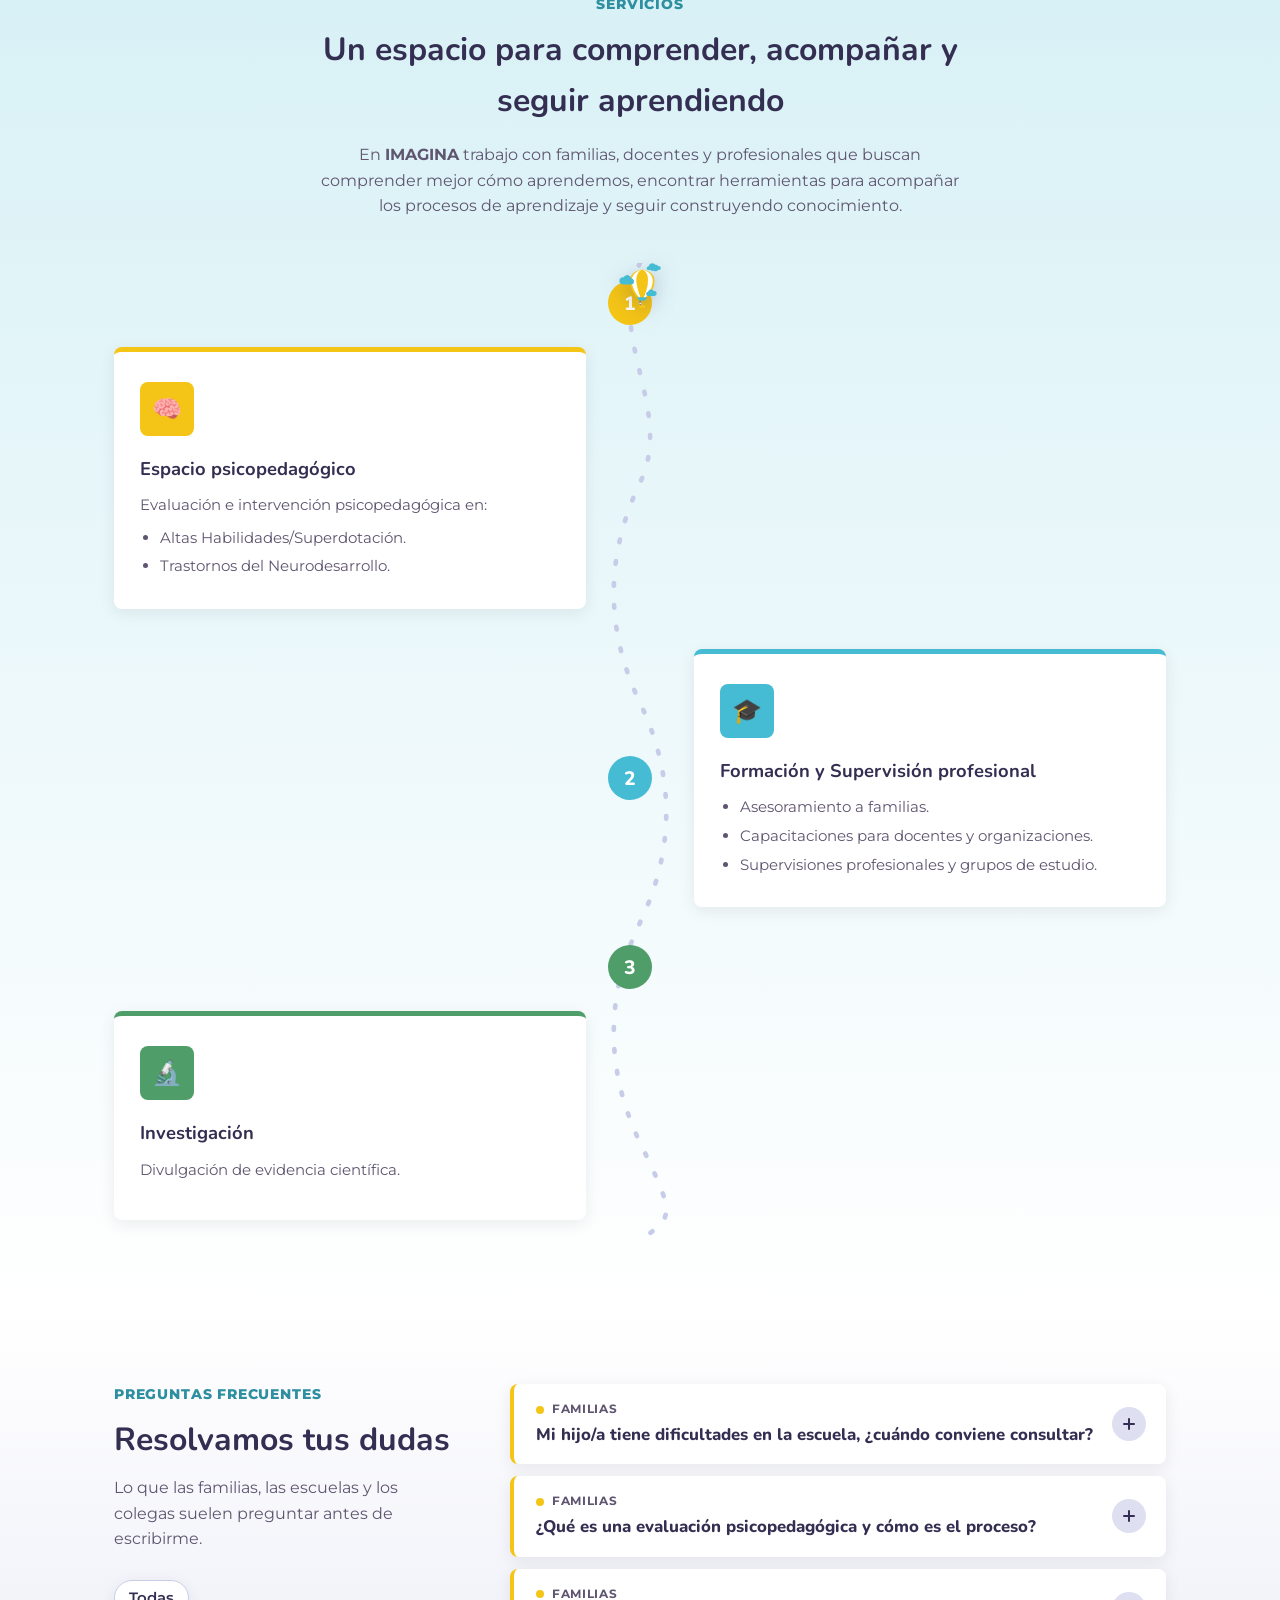
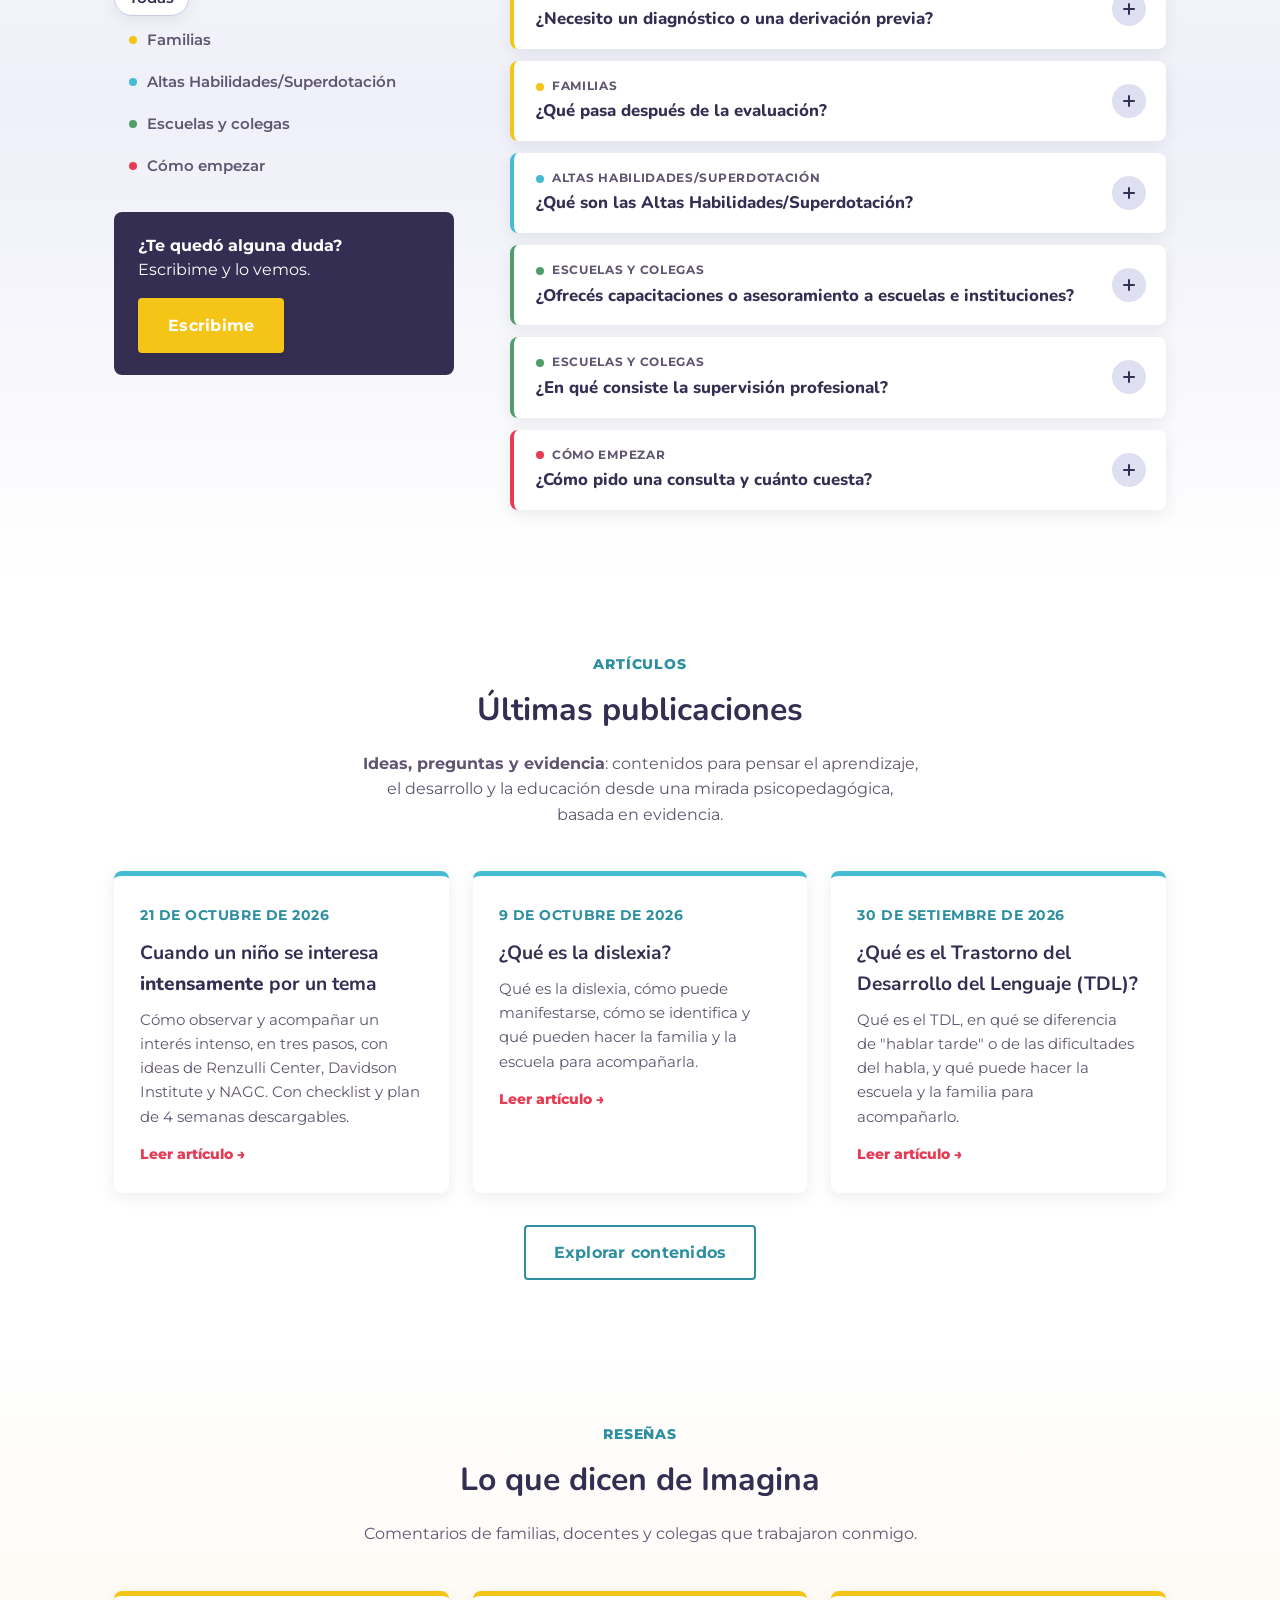
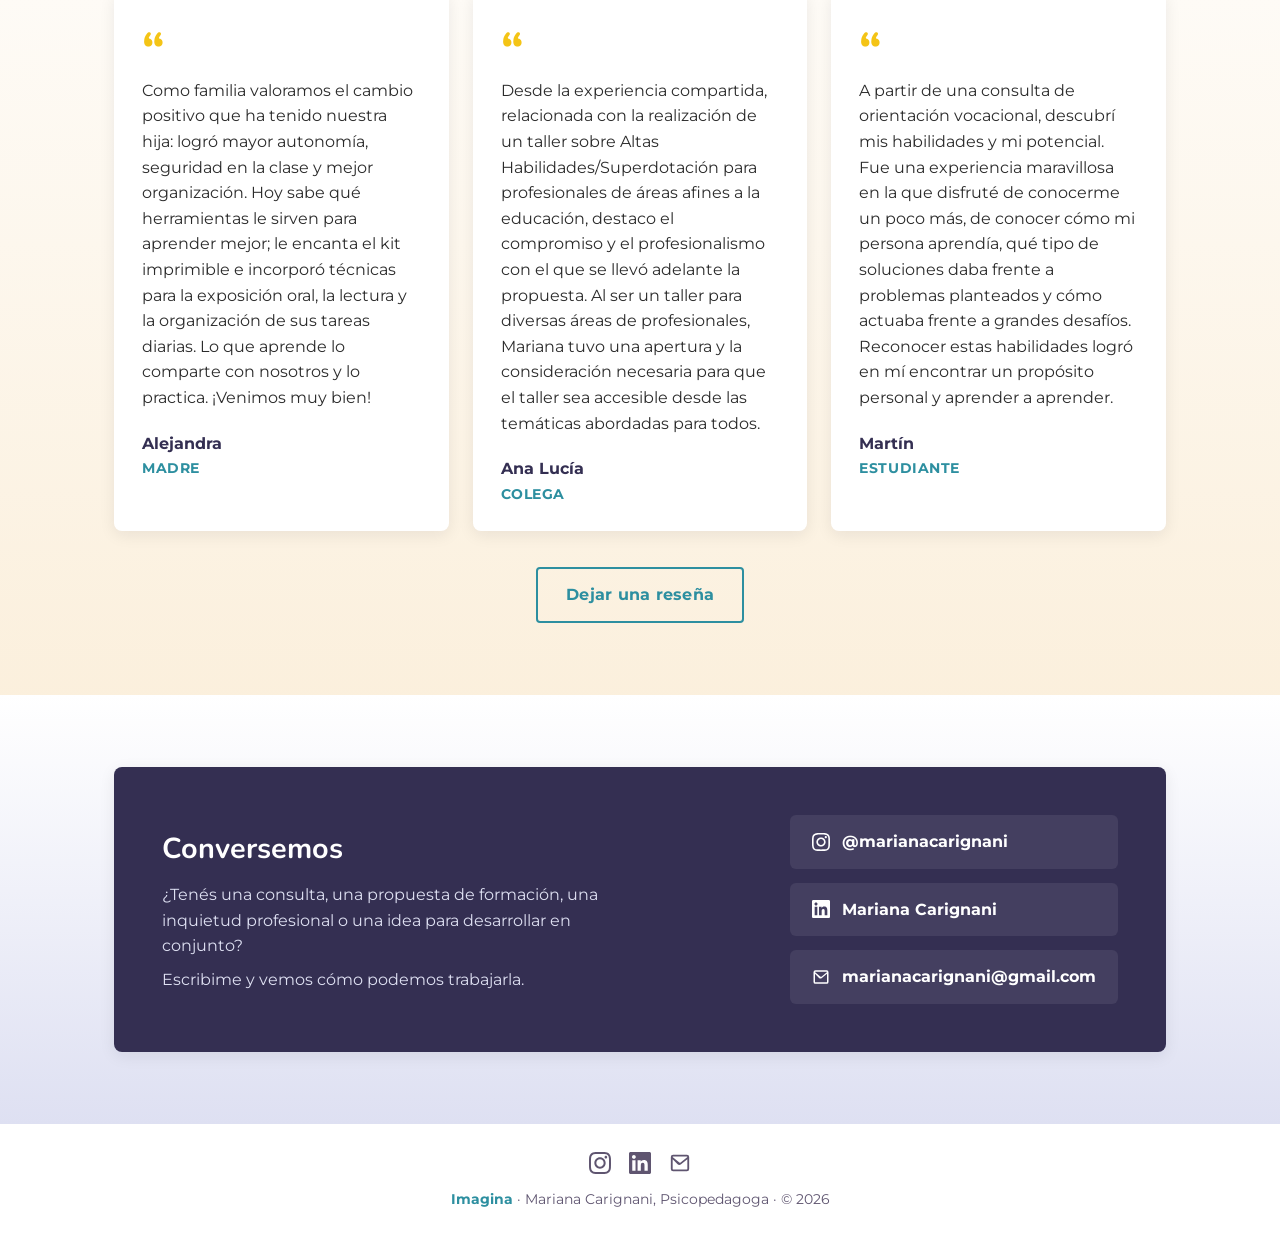
==== commit 80b611e2: "Agregar la sección de Preguntas frecuentes en el Inicio Va entre Servicios y Artículos, con acceso e" ====
--- a/index.html
+++ b/index.html
@@ -28,6 +28,7 @@
     <ul class="nav-links" id="navLinks">
       <li><a href="#inicio">Inicio</a></li>
       <li><a href="#servicios">Servicios</a></li>
+      <li><a href="#preguntas-frecuentes">Preguntas frecuentes</a></li>
       <li><a href="#resenas">Reseñas</a></li>
       <li><a href="/articulos/">Artículos</a></li>
       <li><a href="#contacto">Contacto</a></li>
@@ -171,6 +172,118 @@
     </div>
   </section>
 
+  <section class="faq" id="preguntas-frecuentes">
+    <div class="container faq-layout">
+      <div class="faq-intro">
+        <span class="section-eyebrow">Preguntas frecuentes</span>
+        <h2>Resolvamos tus dudas</h2>
+        <p>Lo que las familias, las escuelas y los colegas suelen preguntar antes de escribirme.</p>
+
+        <div class="faq-filters" role="group" aria-label="Filtrar preguntas por tema">
+          <button type="button" class="faq-filter" data-filter="todas" aria-pressed="true">Todas</button>
+          <button type="button" class="faq-filter" data-filter="familias" aria-pressed="false"><span class="faq-dot faq-familias"></span>Familias</button>
+          <button type="button" class="faq-filter" data-filter="ahs" aria-pressed="false"><span class="faq-dot faq-ahs"></span>Altas Habilidades/Superdotación</button>
+          <button type="button" class="faq-filter" data-filter="escuelas" aria-pressed="false"><span class="faq-dot faq-escuelas"></span>Escuelas y colegas</button>
+          <button type="button" class="faq-filter" data-filter="empezar" aria-pressed="false"><span class="faq-dot faq-empezar"></span>Cómo empezar</button>
+        </div>
+
+        <div class="faq-cta">
+          <p><strong>¿Te quedó alguna duda?</strong><br />Escribime y lo vemos.</p>
+          <a href="#contacto" class="btn btn-primary">Escribime</a>
+        </div>
+      </div>
+
+      <div class="faq-list">
+        <details class="faq-item faq-familias" data-category="familias">
+          <summary>
+            <span class="faq-question">
+              <span class="faq-tag"><span class="faq-dot"></span>Familias</span>
+              Mi hijo/a tiene dificultades en la escuela, ¿cuándo conviene consultar?
+            </span>
+            <span class="faq-icon" aria-hidden="true"></span>
+          </summary>
+          <div class="faq-answer"><p>Cuando las dificultades se sostienen en el tiempo y empiezan a afectar los aprendizajes, el ánimo o la relación con la escuela. Por ejemplo, si cuesta leer o escribir, atender u organizarse, o si aparece mucha frustración. También conviene consultar si aprende muy rápido y se aburre o se desmotiva. No hace falta esperar a que "se note más". Cuanto antes se comprende cómo aprende, antes se lo puede acompañar.</p></div>
+        </details>
+        <details class="faq-item faq-familias" data-category="familias">
+          <summary>
+            <span class="faq-question">
+              <span class="faq-tag"><span class="faq-dot"></span>Familias</span>
+              ¿Qué es una evaluación psicopedagógica y cómo es el proceso?
+            </span>
+            <span class="faq-icon" aria-hidden="true"></span>
+          </summary>
+          <div class="faq-answer"><p>Es un proceso para comprender cómo aprende una persona, qué le resulta fácil, qué le cuesta y por qué. Incluye entrevistas con la familia, sesiones con el niño, niña o adolescente y, cuando es posible, contacto con la escuela. Se usan técnicas estandarizadas, pero también otras pruebas de criterio, metodología del juego, observación del cuaderno de clase y observación clínica, entre otras. Termina con una devolución a la familia y un informe escrito con sugerencias concretas para la casa y el aula.</p></div>
+        </details>
+        <details class="faq-item faq-familias" data-category="familias">
+          <summary>
+            <span class="faq-question">
+              <span class="faq-tag"><span class="faq-dot"></span>Familias</span>
+              ¿Necesito un diagnóstico o una derivación previa?
+            </span>
+            <span class="faq-icon" aria-hidden="true"></span>
+          </summary>
+          <div class="faq-answer"><p>No, podés consultar directamente. Si durante el proceso aparece la necesidad de otra mirada (psicología, neuropediatría, fonoaudiología u otras), te lo planteo y te oriento.</p></div>
+        </details>
+        <details class="faq-item faq-familias" data-category="familias">
+          <summary>
+            <span class="faq-question">
+              <span class="faq-tag"><span class="faq-dot"></span>Familias</span>
+              ¿Qué pasa después de la evaluación?
+            </span>
+            <span class="faq-icon" aria-hidden="true"></span>
+          </summary>
+          <div class="faq-answer"><p>Te hago una devolución y te entrego un informe. Después decidimos juntos los pasos siguientes, que pueden ser ajustes en la escuela, una intervención psicopedagógica, derivaciones o un seguimiento. Si la familia lo autoriza, también comparto las sugerencias con la escuela. La información de las sesiones y del informe es confidencial, y solo se comparte con la escuela u otros profesionales con el acuerdo de la familia.</p></div>
+        </details>
+        <details class="faq-item faq-ahs" data-category="ahs">
+          <summary>
+            <span class="faq-question">
+              <span class="faq-tag"><span class="faq-dot"></span>Altas Habilidades/Superdotación</span>
+              ¿Qué son las Altas Habilidades/Superdotación?
+            </span>
+            <span class="faq-icon" aria-hidden="true"></span>
+          </summary>
+          <div class="faq-answer"><p>Son comportamientos que surgen de la interacción de habilidades por encima de la media, creatividad y compromiso con la tarea, y que suelen necesitar propuestas educativas ajustadas. No se trata solo de sacar buenas notas. Un proceso de evaluación analiza las habilidades y procesos cognitivos, los intereses y el bienestar emocional.</p></div>
+        </details>
+        <details class="faq-item faq-escuelas" data-category="escuelas">
+          <summary>
+            <span class="faq-question">
+              <span class="faq-tag"><span class="faq-dot"></span>Escuelas y colegas</span>
+              ¿Ofrecés capacitaciones o asesoramiento a escuelas e instituciones?
+            </span>
+            <span class="faq-icon" aria-hidden="true"></span>
+          </summary>
+          <div class="faq-answer"><p>Sí. Diseño talleres, capacitaciones y asesoramiento técnico para docentes, equipos e instituciones, a medida de cada necesidad. Algunos temas posibles, solo a modo de ejemplo, son Altas Habilidades/Superdotación, inclusión, DUA y neurodesarrollo. Si necesitás otro tema, escribime con tu propuesta y vemos cómo trabajarla.</p></div>
+        </details>
+        <details class="faq-item faq-escuelas" data-category="escuelas">
+          <summary>
+            <span class="faq-question">
+              <span class="faq-tag"><span class="faq-dot"></span>Escuelas y colegas</span>
+              ¿En qué consiste la supervisión profesional?
+            </span>
+            <span class="faq-icon" aria-hidden="true"></span>
+          </summary>
+          <div class="faq-answer"><p>Es un espacio para colegas que quieren pensar sus casos con otra mirada, por ejemplo para analizar evaluaciones e informes, definir objetivos de intervención o decidir cambios de tratamiento. Puede ser individual o en grupos de estudio.</p></div>
+        </details>
+        <details class="faq-item faq-empezar" data-category="empezar">
+          <summary>
+            <span class="faq-question">
+              <span class="faq-tag"><span class="faq-dot"></span>Cómo empezar</span>
+              ¿Cómo pido una consulta y cuánto cuesta?
+            </span>
+            <span class="faq-icon" aria-hidden="true"></span>
+          </summary>
+          <div class="faq-answer"><p>Escribime por WhatsApp o desde "Conversemos" y coordinamos una primera conversación para entender qué te preocupa y cómo puedo acompañarte. En esa instancia también vemos la modalidad, los horarios y los costos.</p></div>
+        </details>
+        <div class="faq-cta faq-cta-mobile">
+          <p><strong>¿Te quedó alguna duda?</strong><br />Escribime y lo vemos.</p>
+          <a href="#contacto" class="btn btn-primary">Escribime</a>
+        </div>
+      </div>
+    </div>
+
+    <script type="application/ld+json">{"@context": "https://schema.org", "@type": "FAQPage", "mainEntity": [{"@type": "Question", "name": "Mi hijo/a tiene dificultades en la escuela, ¿cuándo conviene consultar?", "acceptedAnswer": {"@type": "Answer", "text": "Cuando las dificultades se sostienen en el tiempo y empiezan a afectar los aprendizajes, el ánimo o la relación con la escuela. Por ejemplo, si cuesta leer o escribir, atender u organizarse, o si aparece mucha frustración. También conviene consultar si aprende muy rápido y se aburre o se desmotiva. No hace falta esperar a que \"se note más\". Cuanto antes se comprende cómo aprende, antes se lo puede acompañar."}}, {"@type": "Question", "name": "¿Qué es una evaluación psicopedagógica y cómo es el proceso?", "acceptedAnswer": {"@type": "Answer", "text": "Es un proceso para comprender cómo aprende una persona, qué le resulta fácil, qué le cuesta y por qué. Incluye entrevistas con la familia, sesiones con el niño, niña o adolescente y, cuando es posible, contacto con la escuela. Se usan técnicas estandarizadas, pero también otras pruebas de criterio, metodología del juego, observación del cuaderno de clase y observación clínica, entre otras. Termina con una devolución a la familia y un informe escrito con sugerencias concretas para la casa y el aula."}}, {"@type": "Question", "name": "¿Necesito un diagnóstico o una derivación previa?", "acceptedAnswer": {"@type": "Answer", "text": "No, podés consultar directamente. Si durante el proceso aparece la necesidad de otra mirada (psicología, neuropediatría, fonoaudiología u otras), te lo planteo y te oriento."}}, {"@type": "Question", "name": "¿Qué pasa después de la evaluación?", "acceptedAnswer": {"@type": "Answer", "text": "Te hago una devolución y te entrego un informe. Después decidimos juntos los pasos siguientes, que pueden ser ajustes en la escuela, una intervención psicopedagógica, derivaciones o un seguimiento. Si la familia lo autoriza, también comparto las sugerencias con la escuela. La información de las sesiones y del informe es confidencial, y solo se comparte con la escuela u otros profesionales con el acuerdo de la familia."}}, {"@type": "Question", "name": "¿Qué son las Altas Habilidades/Superdotación?", "acceptedAnswer": {"@type": "Answer", "text": "Son comportamientos que surgen de la interacción de habilidades por encima de la media, creatividad y compromiso con la tarea, y que suelen necesitar propuestas educativas ajustadas. No se trata solo de sacar buenas notas. Un proceso de evaluación analiza las habilidades y procesos cognitivos, los intereses y el bienestar emocional."}}, {"@type": "Question", "name": "¿Ofrecés capacitaciones o asesoramiento a escuelas e instituciones?", "acceptedAnswer": {"@type": "Answer", "text": "Sí. Diseño talleres, capacitaciones y asesoramiento técnico para docentes, equipos e instituciones, a medida de cada necesidad. Algunos temas posibles, solo a modo de ejemplo, son Altas Habilidades/Superdotación, inclusión, DUA y neurodesarrollo. Si necesitás otro tema, escribime con tu propuesta y vemos cómo trabajarla."}}, {"@type": "Question", "name": "¿En qué consiste la supervisión profesional?", "acceptedAnswer": {"@type": "Answer", "text": "Es un espacio para colegas que quieren pensar sus casos con otra mirada, por ejemplo para analizar evaluaciones e informes, definir objetivos de intervención o decidir cambios de tratamiento. Puede ser individual o en grupos de estudio."}}, {"@type": "Question", "name": "¿Cómo pido una consulta y cuánto cuesta?", "acceptedAnswer": {"@type": "Answer", "text": "Escribime por WhatsApp o desde \"Conversemos\" y coordinamos una primera conversación para entender qué te preocupa y cómo puedo acompañarte. En esa instancia también vemos la modalidad, los horarios y los costos."}}]}</script>
+  </section>
+
   <section class="articles-preview" id="articulos">
     <div class="container">
       <div class="section-header">
--- a/style.css
+++ b/style.css
@@ -443,6 +443,298 @@
   margin-bottom: 0;
 }
 
+/* FAQ */
+.faq {
+  background: linear-gradient(180deg, var(--cream) 0%, rgba(222, 224, 242, 0.5) 45%, var(--cream) 100%);
+}
+
+.faq-layout {
+  display: grid;
+  grid-template-columns: minmax(260px, 340px) minmax(0, 1fr);
+  gap: 56px;
+  align-items: start;
+}
+
+/* Sin esto, la fila de filtros estira la columna y la página se desborda en el celular */
+.faq-layout > * {
+  min-width: 0;
+}
+
+.faq-intro {
+  position: sticky;
+  top: 100px;
+}
+
+.faq-intro h2 {
+  font-size: 2rem;
+  margin-bottom: 10px;
+}
+
+.faq-intro > p {
+  color: var(--muted);
+  margin: 0 0 28px;
+}
+
+/* Colores por tema (mismos que el resto del sitio) */
+.faq-familias { --faq-color: var(--yellow); }
+.faq-ahs { --faq-color: var(--teal); }
+.faq-escuelas { --faq-color: var(--green); }
+.faq-empezar { --faq-color: var(--coral); }
+
+.faq-dot {
+  width: 8px;
+  height: 8px;
+  border-radius: 50%;
+  background: var(--faq-color, var(--navy));
+  flex-shrink: 0;
+}
+
+/* Filtros: solo se muestran si hay JS (sin JS se ven todas las preguntas) */
+.faq-filters {
+  display: none;
+  flex-direction: column;
+  align-items: flex-start;
+  gap: 6px;
+  margin-bottom: 28px;
+}
+
+.faq.js-ready .faq-filters {
+  display: flex;
+}
+
+.faq-filter {
+  display: inline-flex;
+  align-items: center;
+  gap: 10px;
+  padding: 8px 14px;
+  border: 1px solid transparent;
+  border-radius: 999px;
+  background: transparent;
+  font: 600 0.92rem "Montserrat", sans-serif;
+  color: var(--muted);
+  cursor: pointer;
+  text-align: left;
+  transition: background 0.2s ease, color 0.2s ease, border-color 0.2s ease;
+}
+
+.faq-filter:hover {
+  background: white;
+  color: var(--navy);
+}
+
+.faq-filter[aria-pressed="true"] {
+  background: white;
+  border-color: var(--lavender-dark);
+  color: var(--navy);
+  box-shadow: var(--shadow);
+}
+
+.faq-filter:focus-visible {
+  outline: 3px solid var(--teal);
+  outline-offset: 2px;
+}
+
+.faq-cta {
+  padding: 22px 24px;
+  border-radius: var(--radius);
+  background: var(--navy);
+  color: white;
+}
+
+.faq-cta-mobile {
+  display: none;
+  margin-top: 8px;
+  text-align: center;
+}
+
+.faq-cta p {
+  margin: 0 0 16px;
+  line-height: 1.5;
+}
+
+/* Lista de preguntas */
+.faq-list {
+  display: flex;
+  flex-direction: column;
+  gap: 12px;
+}
+
+.faq-item {
+  background: white;
+  border-radius: var(--radius);
+  box-shadow: var(--shadow);
+  border-left: 4px solid var(--faq-color);
+  transition: box-shadow 0.2s ease;
+}
+
+.faq-item:hover,
+.faq-item[open] {
+  box-shadow: 0 8px 24px rgba(22, 30, 42, 0.12);
+}
+
+.faq-item[hidden] {
+  display: none;
+}
+
+.faq-item summary {
+  list-style: none;
+  cursor: pointer;
+  display: flex;
+  align-items: center;
+  gap: 18px;
+  padding: 18px 20px 18px 22px;
+}
+
+.faq-item summary::-webkit-details-marker {
+  display: none;
+}
+
+.faq-item summary:focus-visible {
+  outline: 3px solid var(--teal);
+  outline-offset: 2px;
+  border-radius: var(--radius);
+}
+
+.faq-question {
+  flex: 1;
+  font-family: "Nunito", "Montserrat", sans-serif;
+  font-weight: 800;
+  font-size: 1.05rem;
+  line-height: 1.35;
+  color: var(--navy);
+}
+
+.faq-tag {
+  display: flex;
+  align-items: center;
+  gap: 8px;
+  margin-bottom: 6px;
+  font-family: "Montserrat", sans-serif;
+  font-size: 0.72rem;
+  font-weight: 700;
+  letter-spacing: 0.06em;
+  text-transform: uppercase;
+  color: var(--muted);
+}
+
+/* Ícono: un "+" que gira y se vuelve "×" al abrir */
+.faq-icon {
+  position: relative;
+  flex-shrink: 0;
+  width: 34px;
+  height: 34px;
+  border-radius: 50%;
+  background: var(--lavender);
+  transition: background 0.25s ease, transform 0.3s ease;
+}
+
+.faq-icon::before,
+.faq-icon::after {
+  content: "";
+  position: absolute;
+  top: 50%;
+  left: 50%;
+  width: 12px;
+  height: 2px;
+  margin: -1px 0 0 -6px;
+  border-radius: 2px;
+  background: var(--navy);
+}
+
+.faq-icon::after {
+  transform: rotate(90deg);
+}
+
+.faq-item summary:hover .faq-icon {
+  background: var(--lavender-dark);
+}
+
+.faq-item[open] .faq-icon {
+  background: var(--yellow);
+  transform: rotate(45deg);
+}
+
+.faq-answer {
+  padding: 0 70px 22px 22px;
+  color: var(--muted);
+  line-height: 1.7;
+}
+
+.faq-answer p {
+  margin: 0;
+  padding-top: 14px;
+  border-top: 1px solid var(--lavender);
+}
+
+/* Apertura animada en navegadores que lo soportan; en el resto abre sin animación */
+@supports (interpolate-size: allow-keywords) {
+  .faq-item {
+    interpolate-size: allow-keywords;
+  }
+
+  .faq-item::details-content {
+    block-size: 0;
+    overflow: hidden;
+    transition: block-size 0.3s ease, content-visibility 0.3s allow-discrete;
+  }
+
+  .faq-item[open]::details-content {
+    block-size: auto;
+  }
+}
+
+@media (prefers-reduced-motion: reduce) {
+  .faq-item::details-content,
+  .faq-icon {
+    transition: none;
+  }
+}
+
+@media (max-width: 860px) {
+  .faq-layout {
+    grid-template-columns: minmax(0, 1fr);
+    gap: 28px;
+  }
+
+  .faq-intro {
+    position: static;
+    text-align: center;
+  }
+
+  /* Filtros: en el celular se acomodan en varias líneas, centrados */
+  .faq.js-ready .faq-filters {
+    flex-direction: row;
+    flex-wrap: wrap;
+    justify-content: center;
+    gap: 8px;
+    margin-bottom: 4px;
+  }
+
+  .faq-filter {
+    padding: 7px 13px;
+    font-size: 0.88rem;
+    background: white;
+    border-color: var(--lavender-dark);
+  }
+
+  .faq-cta {
+    display: none;
+  }
+
+  .faq-cta-mobile {
+    display: block;
+  }
+
+  .faq-item summary {
+    padding: 16px 16px 16px 18px;
+    gap: 14px;
+  }
+
+  .faq-answer {
+    padding: 0 18px 20px;
+  }
+}
+
 /* Articles preview (home) */
 .articles-preview {
   background: white;
@@ -647,6 +939,10 @@
   margin: 10px 0 8px;
 }
 
+.article-card h3 strong {
+  font-weight: 800;
+}
+
 .article-card p {
   color: var(--muted);
   font-size: 0.95rem;
@@ -747,6 +1043,10 @@
   margin: 10px 0 24px;
 }
 
+.article-page h1 strong {
+  font-weight: 800;
+}
+
 .article-cover {
   width: 100%;
   max-height: 360px;
@@ -892,9 +1192,13 @@
 
 .article-body .card-grid {
   display: grid;
-  grid-template-columns: 1fr 1fr;
+  grid-template-columns: repeat(auto-fit, minmax(190px, 1fr));
   gap: 20px;
   margin: 0 0 24px;
+}
+
+.article-body .card-grid.plan-grid {
+  grid-template-columns: repeat(2, 1fr);
 }
 
 .article-body .card-grid .card {
@@ -911,6 +1215,22 @@
 
 .article-body .card-grid .card h3 {
   margin-top: 0;
+}
+
+.article-body .card-grid .card .ic {
+  width: 62px;
+  height: 62px;
+  border-radius: 50%;
+  background: var(--lavender);
+  display: flex;
+  align-items: center;
+  justify-content: center;
+  margin-bottom: 10px;
+}
+
+.article-body .card-grid .card .ic svg {
+  width: 40px;
+  height: 40px;
 }
 
 .article-body .card-grid .card ul {
@@ -1091,6 +1411,126 @@
   margin-top: 4px;
 }
 
+.article-body .resource-download-link[hidden] {
+  display: none;
+}
+
+.article-body .resource-download-link + .resource-download-link {
+  margin-left: 8px;
+}
+
+.article-body .box .lab,
+.article-body .highlight .lab {
+  font-weight: 700;
+  font-size: 0.8rem;
+  letter-spacing: 0.06em;
+  text-transform: uppercase;
+  color: var(--navy);
+  margin: 0 0 8px;
+}
+
+.article-body .highlight {
+  background: var(--yellow);
+  color: var(--navy);
+  border-radius: var(--radius);
+  padding: 22px 26px;
+  margin: 0 0 24px;
+}
+
+.article-body .highlight p:last-child {
+  margin-bottom: 0;
+  font-size: 1.1rem;
+}
+
+.source-tag {
+  display: inline-block;
+  font-weight: 700;
+  font-size: 0.72rem;
+  letter-spacing: 0.04em;
+  text-transform: uppercase;
+  padding: 2px 10px;
+  border-radius: 999px;
+  white-space: nowrap;
+  margin: 0 2px;
+}
+
+.source-tag.renzulli {
+  background: var(--teal);
+  color: var(--navy);
+}
+
+.source-tag.davidson {
+  background: var(--yellow);
+  color: var(--navy);
+}
+
+.source-tag.nagc {
+  background: var(--coral);
+  color: #fff;
+}
+
+.source-tag.imagina {
+  background: var(--navy);
+  color: #fff;
+}
+
+.article-body table {
+  width: 100%;
+  border-collapse: collapse;
+  margin: 0 0 24px;
+  font-size: 0.9rem;
+}
+
+.article-body th {
+  background: var(--navy);
+  color: #fff;
+  text-align: left;
+  padding: 10px 14px;
+}
+
+.article-body td {
+  padding: 10px 14px;
+  border-bottom: 1px solid var(--lavender-dark);
+  vertical-align: top;
+}
+
+.article-body tr:nth-child(even) td {
+  background: var(--lavender);
+}
+
+.article-body details.faq {
+  background: #fff;
+  border: 2px solid var(--lavender-dark);
+  border-radius: var(--radius);
+  padding: 4px 20px;
+  margin: 0 0 12px;
+}
+
+.article-body details.faq summary {
+  cursor: pointer;
+  font-weight: 700;
+  padding: 14px 0;
+  list-style: none;
+  color: var(--navy);
+}
+
+.article-body details.faq summary::-webkit-details-marker {
+  display: none;
+}
+
+.article-body details.faq summary::before {
+  content: "+ ";
+  color: var(--coral);
+}
+
+.article-body details.faq[open] summary::before {
+  content: "\2013 ";
+}
+
+.article-body details.faq p {
+  margin: 0 0 14px;
+}
+
 .article-body .warning {
   background: var(--pink-light);
   border-left: 6px solid var(--coral);
@@ -1122,6 +1562,7 @@
 
 @media (max-width: 860px) {
   .article-body .card-grid,
+  .article-body .card-grid.plan-grid,
   .article-body .resource-grid {
     grid-template-columns: 1fr;
   }
